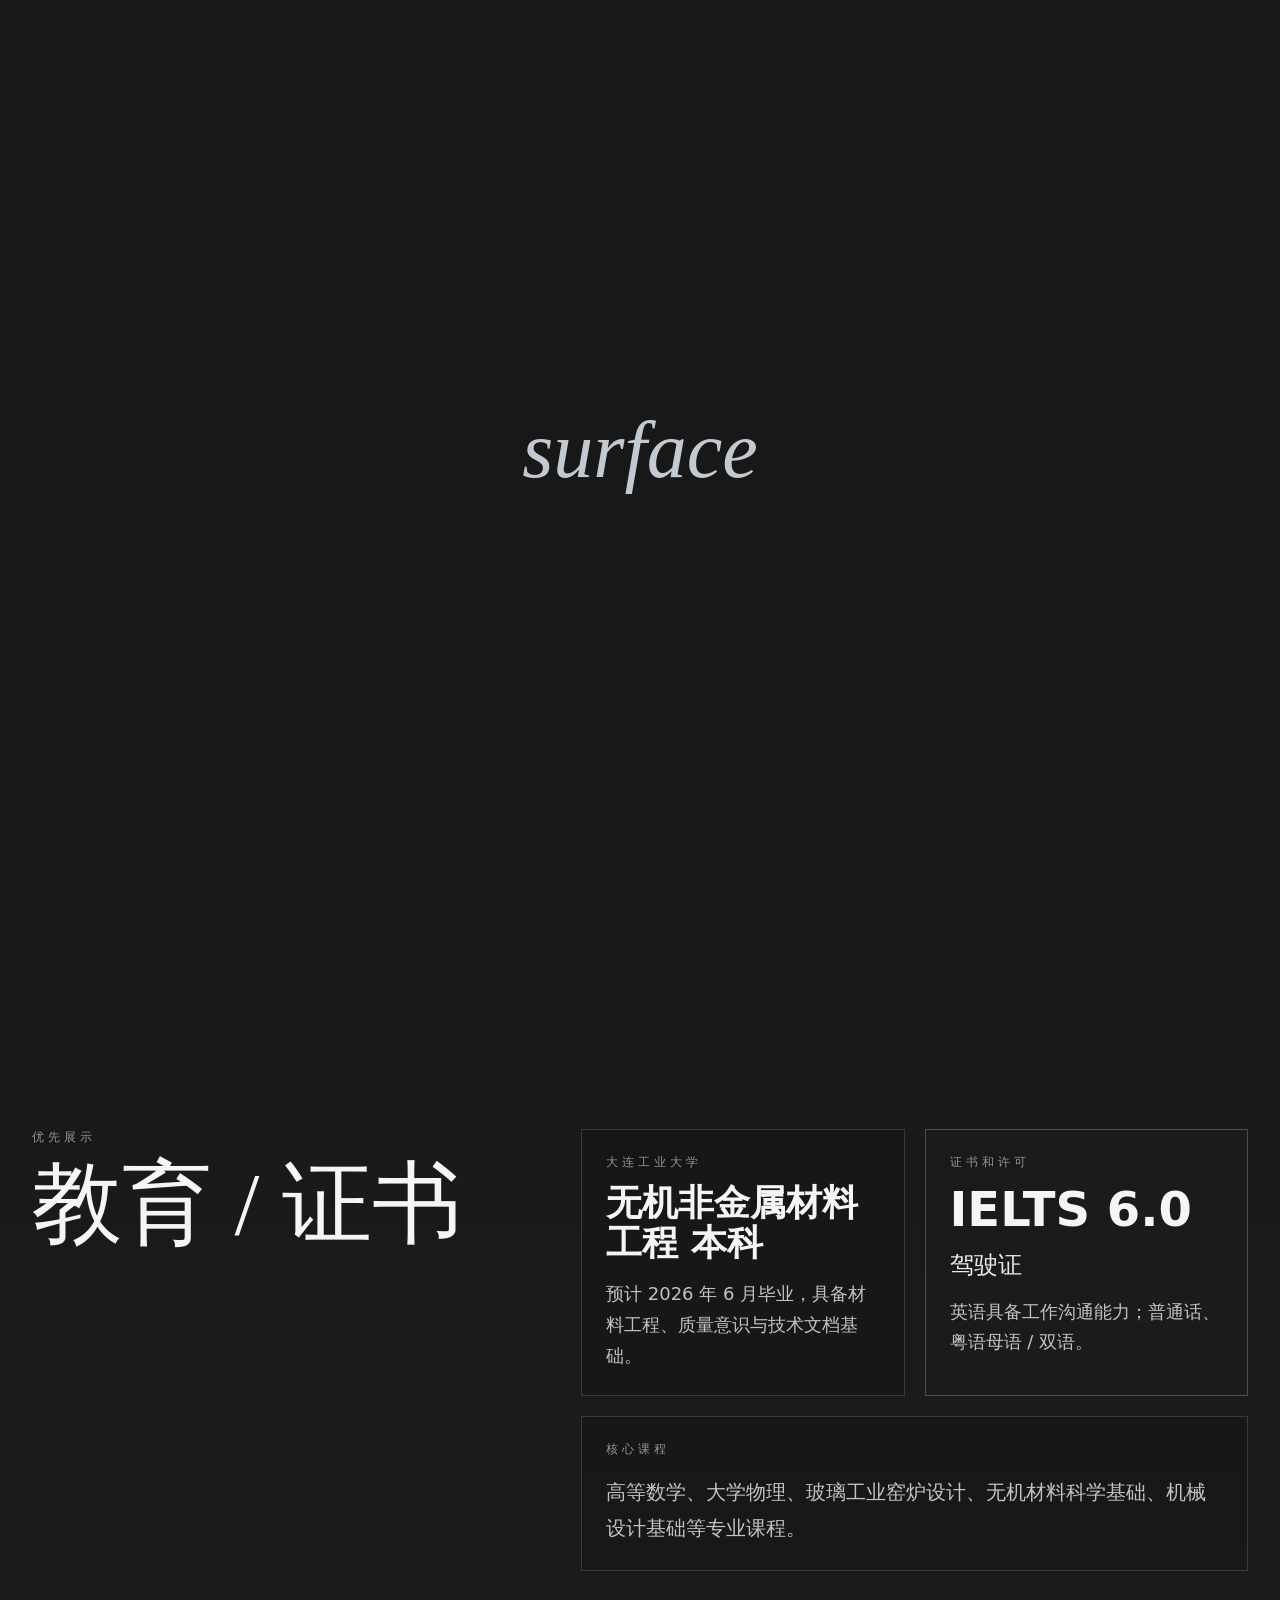
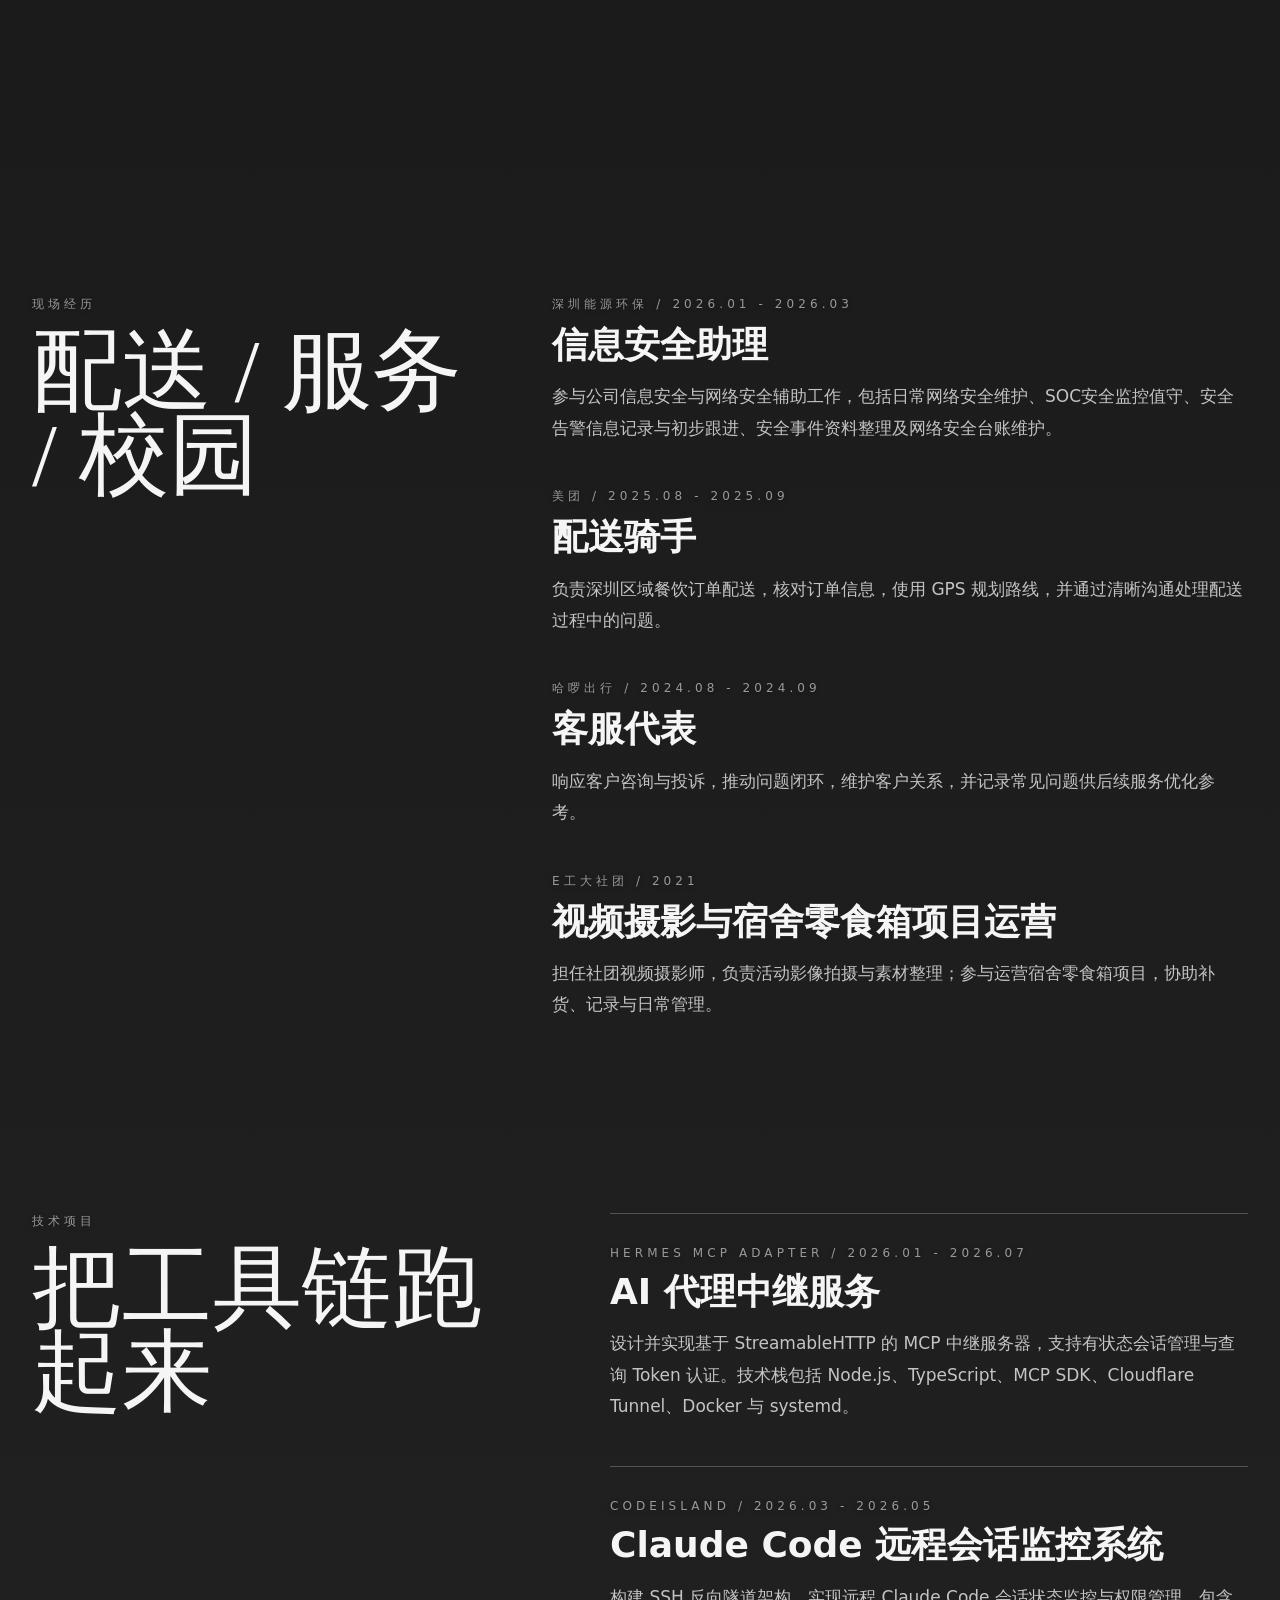
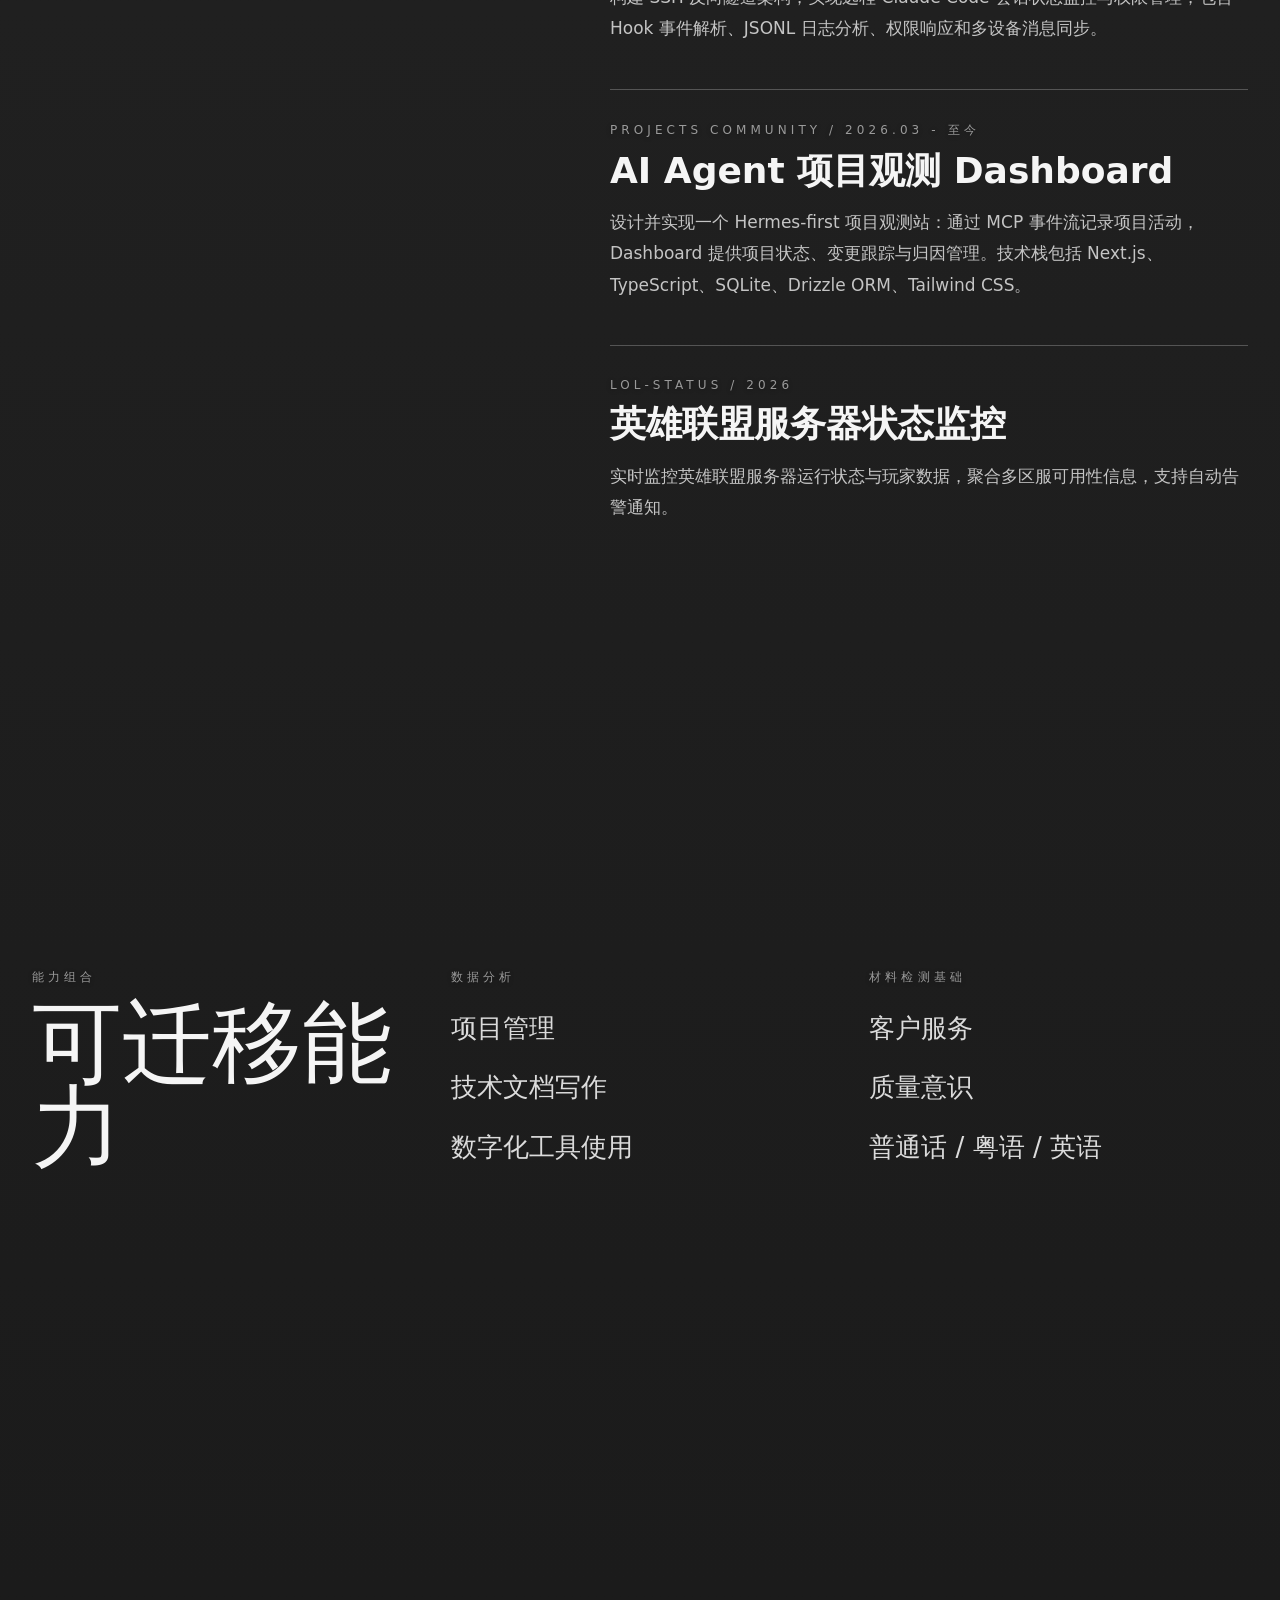
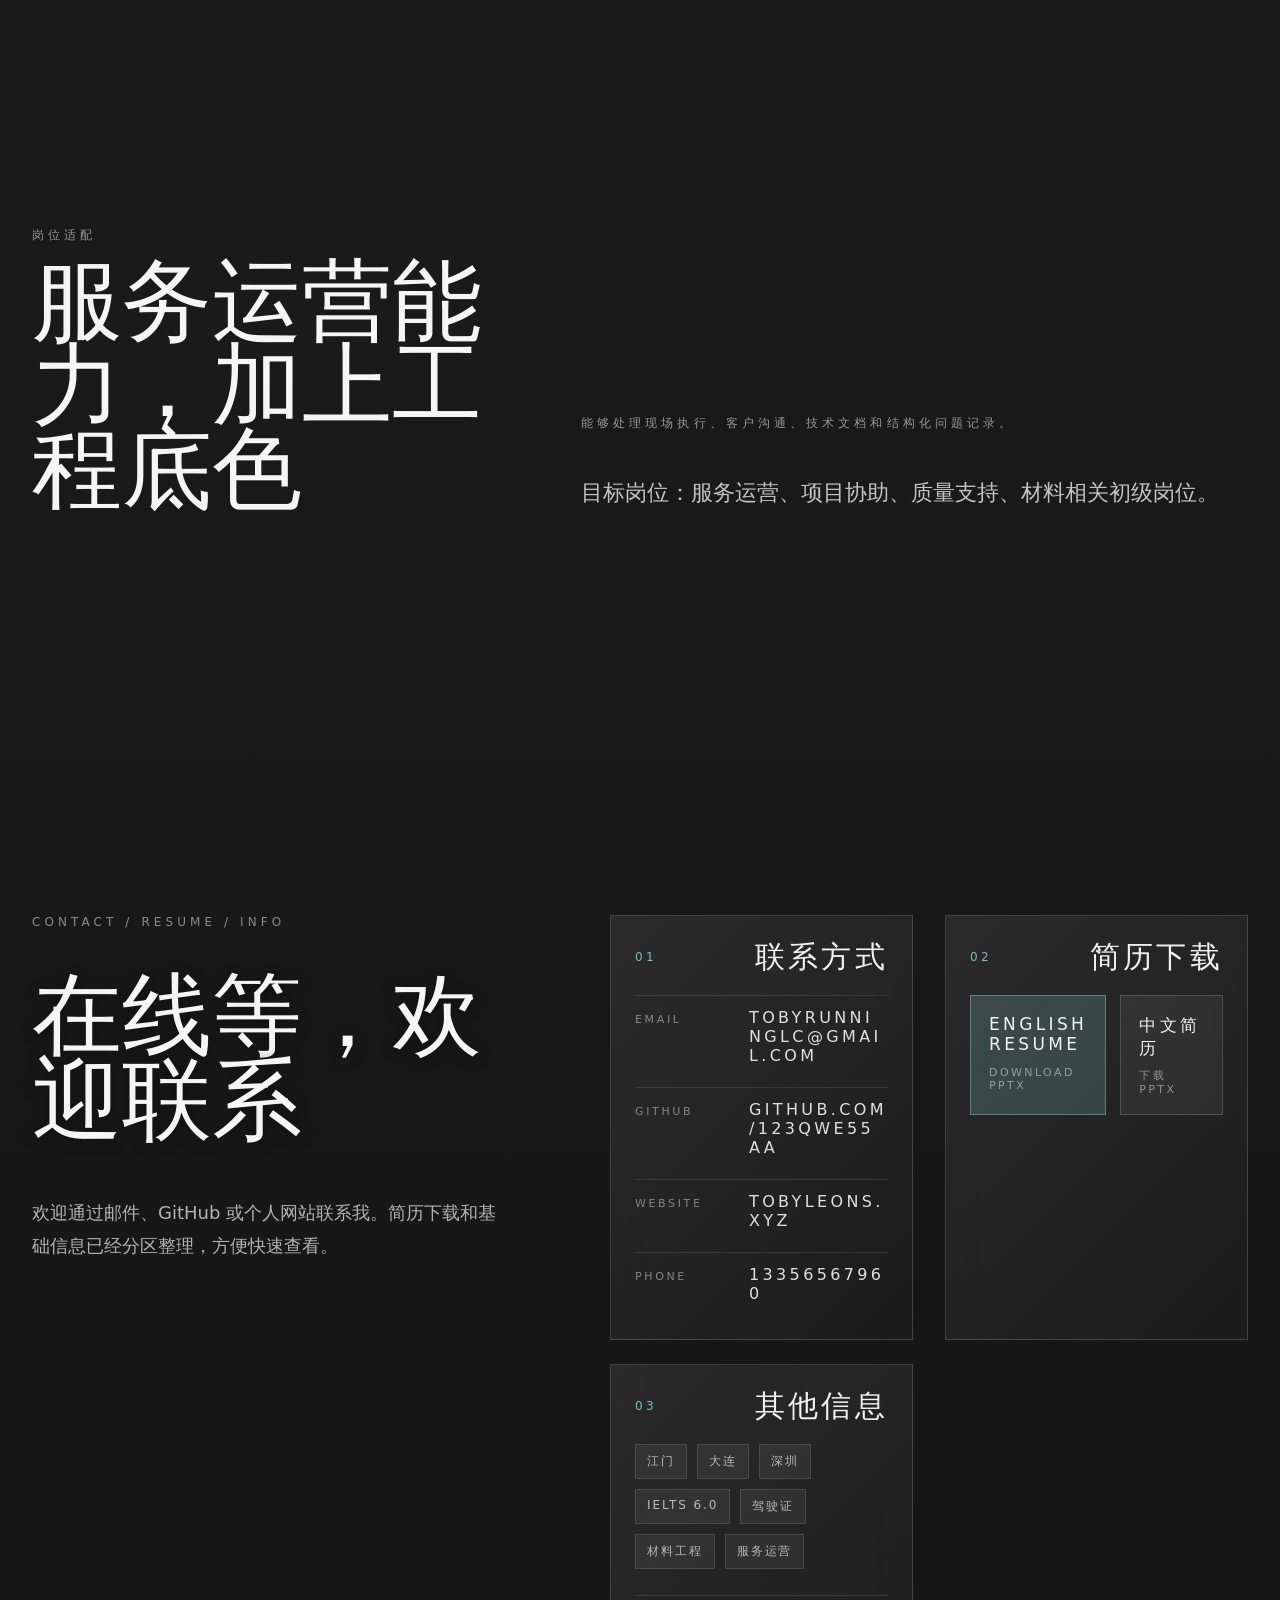
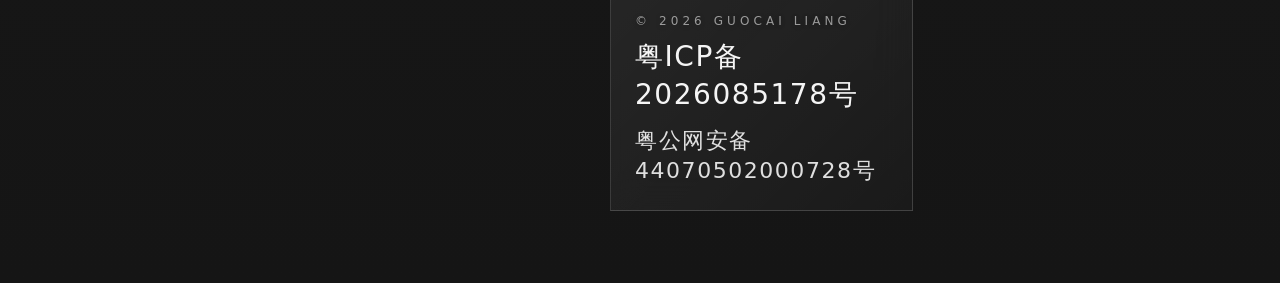
==== index.html @ e0f3a4ed "feat: add Shenzhen Energy internship (Information Security Assistant)" ====
<!DOCTYPE html>
<html lang="zh-CN">
<head>
  <meta charset="UTF-8" />
  <meta name="viewport" content="width=device-width, initial-scale=1.0" />
  <title>梁国才 - 中文简历</title>
  <link rel="icon" href="data:image/svg+xml,%3Csvg xmlns='http://www.w3.org/2000/svg' viewBox='0 0 16 16'%3E%3Crect width='16' height='16' fill='%23071526'/%3E%3Ccircle cx='8' cy='8' r='4' fill='%2399f6e4'/%3E%3C/svg%3E" />
  <style>
    *, *::before, *::after { box-sizing: border-box; }
    html { scroll-behavior: smooth; }
    body {
      min-height: 100vh;
      margin: 0;
      background: linear-gradient(180deg, #161616 0%, #202020 48%, #151515 100%);
      color: rgb(246 247 248 / 0.92);
      font-family: ui-sans-serif, system-ui, -apple-system, BlinkMacSystemFont, "Segoe UI", sans-serif;
      overflow-x: hidden;
      -webkit-font-smoothing: antialiased;
    }
    a { color: inherit; text-decoration: none; }
    p, h1, h2, h3 { margin: 0; }
    .font-serif, h1, h2 { font-family: Georgia, "Times New Roman", ui-serif, serif; }
    #video-bg video {
      position: absolute; top: 50%; left: 50%;
      transform: translate(-50%, -50%);
      min-width: 100%; min-height: 100%;
      object-fit: cover;
      filter: brightness(.88) saturate(1) contrast(.98);
    }
    #video-bg {
      position: fixed;
      inset: 0;
      z-index: 0;
      background: #000;
      overflow: hidden;
    }
    #video-bg::before,
    #video-bg::after {
      content: "";
      position: absolute;
      inset: 0;
      pointer-events: none;
    }
    #video-bg::before { background: rgba(235, 235, 235, 0.08); }
    #video-bg::after {
      background:
        radial-gradient(ellipse 82% 70% at 18% 34%, rgba(20, 20, 20, .42), transparent 60%),
        linear-gradient(90deg, rgba(16, 16, 16, .54) 0%, rgba(28, 28, 28, .24) 48%, rgba(240, 240, 240, .04) 100%),
        linear-gradient(180deg, rgba(245,245,245,.05), rgba(20,20,20,.34));
    }
    #video-bg > div { display: none; }
    body[data-loaded="true"] #loading {
      opacity: 0;
      visibility: hidden;
      pointer-events: none;
    }
    .pointer-on { pointer-events: auto; }
    .caustics {
      position: fixed; inset: 0; pointer-events: none; z-index: 1;
      background:
        radial-gradient(ellipse 60% 50% at 30% 20%, rgba(255,255,255,0.06), transparent 50%),
        radial-gradient(ellipse 50% 60% at 80% 60%, rgba(255,255,255,0.04), transparent 60%);
      animation: caustic 15s ease-in-out infinite alternate;
    }
    @keyframes caustic {
      0% { transform: translate(0,0) scale(1); }
      50% { transform: translate(-20px,15px) scale(1.05); }
      100% { transform: translate(15px,-10px) scale(0.98); }
    }
    @keyframes blink {
      0%, 50% { opacity: 1; }
      51%, 100% { opacity: 0; }
    }
    .typing-cursor::after {
      content: "|";
      animation: blink 0.8s infinite;
      font-weight: 300;
    }
    .sunbeam {
      position: fixed; top: 0; left: 50%; pointer-events: none; z-index: 1;
      width: 120%; height: 70vh;
      background: linear-gradient(180deg, rgba(255,255,255,0.05), transparent 70%);
      transform: translateX(-50%) rotate(8deg);
      filter: blur(30px);
    }
    .scroll-reveal { margin: 0; }
    .scroll-reveal-text { display: flex; flex-wrap: wrap; margin: 0; }
    .word { display: inline-block; white-space: pre; }
    #loading {
      position: fixed;
      inset: 0;
      z-index: 50;
      display: grid;
      place-items: center;
      background: #181818;
      transition: opacity .5s ease, visibility .5s ease;
    }
    #loading > div {
      font-size: clamp(44px, 7vw, 80px);
      font-style: italic;
      color: rgba(239, 246, 255, .8);
    }
    header {
      pointer-events: none;
      position: fixed;
      inset: 0 0 auto 0;
      z-index: 20;
      padding: 18px 20px;
      background: linear-gradient(180deg, rgba(18, 18, 18, .52), rgba(18, 18, 18, 0));
    }
    nav {
      width: min(100%, 1280px);
      margin: 0 auto;
      display: flex;
      align-items: center;
      justify-content: space-between;
      font-size: 12px;
      letter-spacing: .28em;
      text-transform: uppercase;
      color: rgba(250, 250, 250, .76);
      text-shadow: 0 1px 8px rgba(0, 0, 0, .25);
    }
    nav > div {
      display: flex;
      gap: 32px;
    }
    .nav-inner {
      display: flex;
      align-items: center;
      gap: 32px;
    }
    .locale-switch {
      pointer-events: auto;
      display: inline-flex;
      align-items: center;
      gap: 2px;
      padding: 3px;
      border: 1px solid rgba(255,255,255,.15);
      background: rgba(238,238,238,.06);
      backdrop-filter: blur(6px);
      -webkit-backdrop-filter: blur(6px);
    }
    .locale-switch button {
      appearance: none;
      border: 0;
      border-radius: 0;
      padding: 7px 9px;
      background: transparent;
      color: rgba(250,250,250,.66);
      font: inherit;
      font-size: 11px;
      letter-spacing: .18em;
      text-transform: uppercase;
      cursor: pointer;
    }
    .locale-switch button[aria-pressed="true"] {
      background: rgba(250,250,250,.18);
      color: rgba(250,250,250,.98);
    }
    .pointer-on { pointer-events: auto; }
    nav a:hover, footer a:hover { color: rgba(239, 246, 255, 1); }
    main, footer {
      pointer-events: none;
      position: relative;
      z-index: 10;
    }
    main > section,
    footer {
      width: min(100%, 1280px);
      margin: 0 auto;
      padding: 96px 32px;
      position: relative;
      isolation: isolate;
      min-height: 100vh;
      display: grid;
      align-content: center;
    }
    main > section:not(:first-child)::before,
    footer::before {
      content: none;
    }
    main > section:first-child {
      height: 100vh;
      display: grid;
      align-content: center;
      padding-top: 112px;
      padding-bottom: 80px;
      overflow: hidden;
    }
    main > section:first-child > div { max-width: 1120px; }
    main > section:first-child p:first-child,
    section > div > p:first-child,
    article > p:first-child {
      font-size: 12px;
      letter-spacing: .34em;
      text-transform: uppercase;
      color: rgba(244, 244, 244, .58);
      text-shadow: 0 1px 4px rgba(0,0,0,.35);
    }
    h1 {
      margin-top: 24px;
      font-size: clamp(60px, 7.6vw, 98px);
      line-height: .94;
      color: rgba(248, 250, 252, .98);
      font-weight: 400;
      text-shadow: 0 2px 12px rgba(0,0,0,.40);
    }
    main > section:first-child p:nth-of-type(2) {
      margin-top: 32px;
      max-width: 720px;
      font-size: clamp(18px, 2vw, 24px);
      line-height: 1.65;
      color: rgba(245, 247, 250, .88);
      text-shadow: 0 1px 6px rgba(0,0,0,.35);
    }
    main > section:first-child span {
      color: rgba(250, 250, 250, .96);
      font-weight: 700;
    }
    main > section:first-child a {
      pointer-events: auto;
      display: inline-flex;
      margin-top: 40px;
      padding-bottom: 8px;
      border-bottom: 1px solid rgba(250, 250, 250, .62);
      font-size: 14px;
      letter-spacing: .28em;
      text-transform: uppercase;
      color: rgba(250, 250, 250, .95);
    }
    main > section:nth-child(2) h2 {
      font-size: clamp(28px, 3.5vw, 42px);
      line-height: 1.4;
      color: rgba(250, 250, 250, .82);
      font-weight: 400;
      max-width: 900px;
    }
    #credentials, #work, #projects, #study, footer {
      display: grid;
      grid-template-columns: .85fr 1.15fr;
      gap: 56px;
    }
    #work { grid-template-columns: .8fr 1.2fr; }
    #projects { grid-template-columns: .9fr 1.1fr; }
    #skills {
      display: grid;
      grid-template-columns: 1fr 1fr 1fr;
      gap: 40px;
    }
    #credentials h2, #work h2, #projects h2, #skills h2, #study h2, footer h2 {
      margin-top: 16px;
      font-size: clamp(58px, 7vw, 96px);
      line-height: .94;
      color: rgba(250, 250, 250, .98);
      font-weight: 400;
    }
    #credentials > div:last-child {
      display: grid;
      grid-template-columns: 1fr 1fr;
      gap: 20px;
    }
    #credentials article {
      border: 1px solid rgba(255, 255, 255, .15);
      background: rgba(20, 20, 20, .4);
      padding: 24px;
    }
    #credentials article:nth-child(2) {
      border-color: rgba(255, 255, 255, .22);
      background: rgba(30, 30, 30, .45);
    }
    #credentials article:nth-child(3) {
      grid-column: 1 / -1;
      background: rgba(20, 20, 20, .35);
    }
    #credentials h3, #work h3, #projects h3 {
      margin-top: 12px;
      font-size: clamp(28px, 3vw, 36px);
      line-height: 1.12;
      color: rgba(250, 250, 250, .98);
      font-weight: 600;
    }
    #credentials article:nth-child(2) h3 { font-size: clamp(38px, 4vw, 48px); }
    #credentials article:nth-child(2) p:nth-of-type(2) {
      margin-top: 12px;
      font-size: 24px;
      color: rgba(250, 250, 250, .92);
    }
    #credentials article p:last-child,
    #work article p:last-child,
    #projects article p:last-child,
    #study div:last-child,
    footer {
      color: rgba(238, 238, 238, .80);
    }
    #credentials article p:last-child { margin-top: 16px; font-size: 18px; line-height: 1.7; }
    #credentials article:nth-child(3) p:last-child { font-size: 20px; line-height: 1.8; }
    #work > div:last-child, #projects > div:last-child {
      display: grid;
      gap: 44px;
    }
    #work article p:last-child, #projects article p:last-child {
      margin-top: 16px;
      max-width: 820px;
      line-height: 1.85;
      font-size: 17px;
    }
    #projects article {
      border-top: 1px solid rgba(255, 255, 255, .24);
      padding-top: 32px;
    }
    #skills > div:nth-child(2),
    #skills > div:nth-child(3) {
      display: grid;
      gap: 20px;
      font-size: 26px;
      color: rgba(250, 250, 250, .86);
    }
    #study div:last-child {
      align-self: end;
      font-size: 22px;
      line-height: 1.75;
    }
    #study div:last-child p + p { margin-top: 40px; }
    footer {
      padding-top: 80px;
      padding-bottom: 80px;
      color: rgba(238, 238, 238, .74);
    }
    footer > div {
      display: grid;
      gap: 48px;
      justify-self: end;
    }
    footer > div > div:first-child {
      display: grid;
      gap: 24px;
    }
    footer a, footer p.text-xl {
      pointer-events: auto;
      color: rgba(250, 250, 250, .88);
      font-size: 22px;
    }
    footer a:first-child { font-size: 28px; color: rgba(250, 250, 250, .98); }
    footer > div > div:nth-child(2) {
      display: grid;
      grid-template-columns: 1fr 1fr;
      gap: 24px 32px;
      font-size: 14px;
      letter-spacing: .24em;
      text-transform: uppercase;
      color: rgba(235, 235, 235, .58);
    }
    footer > div > p:last-child {
      font-size: 12px;
      letter-spacing: .3em;
      text-transform: uppercase;
      color: rgba(235, 235, 235, .48);
    }
    [data-reveal] {
      opacity: 0;
      transform: translateY(30px);
      transition:
        opacity 0.8s cubic-bezier(0.16, 1, 0.3, 1),
        transform 0.8s cubic-bezier(0.16, 1, 0.3, 1);
      transition-delay: calc(var(--reveal-delay, 0) * 1s);
    }
    [data-reveal="visible"] { opacity: 1; transform: translateY(0); }
    @media (prefers-reduced-motion: reduce) {
      html { scroll-behavior: auto; }
      .caustics { animation: none; }
      [data-reveal] { transition: none; opacity: 1; transform: none; }
    }
    @media (max-width: 760px) {
      header { padding: 18px; }
      .nav-inner { gap: 14px; }
      nav > .nav-inner > div:first-child { display: none; }
      main > section, footer { padding: 84px 20px; }
      #credentials, #work, #projects, #skills, #study, footer {
        grid-template-columns: 1fr;
        gap: 36px;
      }
      #credentials > div:last-child { grid-template-columns: 1fr; }
      #credentials article:nth-child(3) { grid-column: auto; }
      h1 { font-size: clamp(64px, 18vw, 96px); }
      main > section:nth-child(2) h2,
      #credentials h2, #work h2, #projects h2, #skills h2, #study h2, footer h2 {
        font-size: clamp(48px, 14vw, 72px);
      }
      footer > div { justify-self: stretch; }
      footer > div > div:nth-child(2) { grid-template-columns: 1fr; }
    }
    /* FOOTER-UPGRADE-START */
    /* Footer layout upgrade: contact / resume / other sections */
    footer#contact {
      width: 100%;
      max-width: none;
      min-height: 100vh;
      margin: 0;
      padding: 0;
      display: block;
      align-content: initial;
      color: rgba(238, 238, 238, .74);
    }
    footer#contact::before { content: none; }
    .footer-shell {
      width: min(100%, 1280px);
      min-height: 100vh;
      margin: 0 auto;
      padding: 96px 32px 72px;
      display: grid;
      grid-template-columns: .9fr 1.1fr;
      gap: 56px;
      align-items: center;
      pointer-events: none;
    }
    .footer-hero {
      align-self: start;
      position: sticky;
      top: 120px;
    }
    .footer-eyebrow {
      font-size: 12px;
      letter-spacing: .34em;
      text-transform: uppercase;
      color: rgba(244, 244, 244, .52);
    }
    .footer-hero h2 {
      margin-top: 20px;
      font-size: clamp(54px, 7vw, 92px);
      line-height: .95;
      font-weight: 400;
      color: rgba(250, 250, 250, .98);
      text-shadow: 0 2px 14px rgba(0,0,0,.42);
    }
    .footer-intro {
      margin-top: 28px;
      max-width: 480px;
      font-size: 18px;
      line-height: 1.85;
      color: rgba(238, 238, 238, .72);
    }
    .footer-sections {
      display: grid;
      grid-template-columns: 1fr;
      gap: 18px;
      font-size: inherit;
      letter-spacing: normal;
      text-transform: none;
      color: inherit;
    }
    .footer-card {
      pointer-events: auto;
      border: 1px solid rgba(255,255,255,.14);
      background:
        linear-gradient(135deg, rgba(255,255,255,.10), rgba(255,255,255,.035)),
        rgba(16,16,16,.42);
      backdrop-filter: blur(18px);
      -webkit-backdrop-filter: blur(18px);
      padding: 24px;
      transition: transform .35s ease, border-color .35s ease, background .35s ease;
    }
    .footer-card:hover {
      transform: translateY(-4px);
      border-color: rgba(255,255,255,.28);
      background:
        linear-gradient(135deg, rgba(255,255,255,.14), rgba(255,255,255,.045)),
        rgba(18,18,18,.48);
    }
    .footer-card-head {
      display: flex;
      align-items: center;
      justify-content: space-between;
      gap: 16px;
      margin-bottom: 22px;
    }
    .footer-card-head span {
      font-size: 12px;
      letter-spacing: .28em;
      color: rgba(153,246,228,.72);
    }
    .footer-card-head h3 {
      margin: 0;
      font-family: Georgia, "Times New Roman", ui-serif, serif;
      font-size: 30px;
      line-height: 1.1;
      font-weight: 400;
      color: rgba(250,250,250,.96);
    }
    .contact-list {
      display: grid;
      gap: 10px;
    }
    .contact-row {
      display: grid;
      grid-template-columns: 96px minmax(0, 1fr);
      gap: 18px;
      align-items: baseline;
      padding: 12px 0;
      border-top: 1px solid rgba(255,255,255,.10);
    }
    .contact-row span {
      font-size: 11px;
      letter-spacing: .24em;
      text-transform: uppercase;
      color: rgba(238,238,238,.48);
    }
    .contact-row strong {
      font-size: 16px;
      font-weight: 500;
      color: rgba(250,250,250,.88);
      overflow-wrap: anywhere;
    }
    .contact-row:hover strong {
      color: rgba(255,255,255,.98);
    }
    .resume-actions {
      display: grid;
      grid-template-columns: 1fr 1fr;
      gap: 14px;
    }
    .resume-button {
      display: grid;
      gap: 8px;
      padding: 18px;
      border: 1px solid rgba(255,255,255,.16);
      background: rgba(255,255,255,.055);
      transition: transform .3s ease, border-color .3s ease, background .3s ease;
    }
    .resume-button.primary {
      background: rgba(153,246,228,.16);
      border-color: rgba(153,246,228,.35);
    }
    .resume-button span {
      font-size: 17px;
      color: rgba(250,250,250,.96);
    }
    .resume-button em {
      font-size: 11px;
      font-style: normal;
      letter-spacing: .22em;
      text-transform: uppercase;
      color: rgba(238,238,238,.52);
    }
    .resume-button:hover {
      transform: translateY(-2px);
      border-color: rgba(255,255,255,.34);
    }
    .footer-tags {
      display: flex;
      flex-wrap: wrap;
      gap: 10px;
    }
    .footer-tags span {
      padding: 8px 11px;
      border: 1px solid rgba(255,255,255,.12);
      background: rgba(255,255,255,.055);
      font-size: 12px;
      letter-spacing: .16em;
      text-transform: uppercase;
      color: rgba(238,238,238,.72);
    }
    .footer-legal {
      margin-top: 26px;
      padding-top: 18px;
      border-top: 1px solid rgba(255,255,255,.10);
      display: grid;
      gap: 10px;
      font-size: 11px;
      letter-spacing: .14em;
      color: rgba(238,238,238,.42);
    }
    .footer-legal div {
      display: flex;
      flex-wrap: wrap;
      gap: 12px;
    }
    .footer-legal a:hover {
      color: rgba(255,255,255,.72);
    }
    @media (max-width: 760px) {
      .footer-shell {
        grid-template-columns: 1fr;
        gap: 36px;
        padding: 84px 20px 56px;
      }
      .footer-hero {
        position: static;
      }
      .resume-actions {
        grid-template-columns: 1fr;
      }
      .contact-row {
        grid-template-columns: 1fr;
        gap: 6px;
      }
    }
    /* FOOTER-UPGRADE-END */
  </style>
</head>
<body class="min-h-screen overflow-x-hidden antialiased">
  <div id="video-bg" class="fixed inset-0 z-0 bg-black">
    <video id="hero-video" muted playsinline preload="auto">
      <source src="https://cdn.tobyleons.xyz/hero.mp4" type="video/mp4" />
    </video>
    <div class="absolute inset-0 bg-[#071526]/50"></div>
    <div class="absolute inset-0 bg-gradient-to-b from-[#071526]/20 via-[#0f2f47]/40 to-[#071526]/80"></div>
  </div>
  <div class="caustics"></div>
  <div class="sunbeam"></div>

  <div id="loading" class="fixed inset-0 z-50 grid place-items-center bg-[#071526] transition-opacity duration-500">
    <div class="font-serif text-5xl italic text-blue-50/80">surface</div>
  </div>

  <header class="pointer-events-none fixed inset-x-0 top-0 z-20 px-5 py-5 md:px-8">
    <nav class="mx-auto flex max-w-7xl items-center justify-between text-xs uppercase tracking-[0.28em] text-blue-50/60">
      <a href="#top" class="pointer-on" data-i18n="brand">梁国才</a>
      <div class="nav-inner">
        <div>
          <a class="pointer-on hover:text-blue-50" href="#credentials" data-i18n="nav.education">教育</a>
          <a class="pointer-on hover:text-blue-50" href="#work" data-i18n="nav.work">经历</a>
          <a class="pointer-on hover:text-blue-50" href="#projects" data-i18n="nav.projects">项目</a>
          <a class="pointer-on hover:text-blue-50" href="#skills" data-i18n="nav.skills">能力</a>
          <a class="pointer-on hover:text-blue-50" href="#contact" data-i18n="nav.contact">联系</a>
          <a class="pointer-on hover:text-blue-50" href="https://cdn.tobyleons.xyz/blog/index.html" target="_blank">📖 精读</a>
        </div>
        <div class="locale-switch" aria-label="Language">
          <button type="button" data-locale="zh" aria-pressed="true">中文</button>
          <button type="button" data-locale="en" aria-pressed="false">EN</button>
        </div>
      </div>
    </nav>
  </header>

  <main id="top" class="pointer-events-none relative z-10">
    <section class="mx-auto grid min-h-screen max-w-7xl content-end px-5 pb-16 pt-28 md:px-8 md:pb-20">
      <div class="max-w-5xl">
        <p class="mb-6 text-xs uppercase tracking-[0.4em] text-blue-100/55" data-i18n="hero.eyebrow">简历 / 服务运营 / 材料工程</p>
        <h1 class="font-serif text-[18vw] leading-[0.82] text-blue-50 md:text-[10rem]">
          <span data-i18n="hero.title">梁国才</span>
        </h1>
        <p class="mt-8 max-w-2xl text-lg leading-8 text-blue-100/75 md:text-2xl md:leading-10">
          <span data-i18n="hero.body">具备客户服务、现场执行、项目协助与材料工程学习背景。稳定处理压力，</span>
          <span class="font-semibold text-blue-50/90" data-i18n="hero.strong">把复杂服务现场整理成清晰、可靠的行动。</span>
        </p>
        <a href="#contact" class="pointer-on mt-10 inline-flex border-b border-blue-100/55 pb-2 text-sm uppercase tracking-[0.28em] text-blue-50 hover:border-blue-50" data-i18n="hero.cta">联系我</a>
      </div>
    </section>

    <section id="credentials" class="mx-auto grid max-w-7xl gap-10 px-5 py-24 md:grid-cols-[0.85fr_1.15fr] md:px-8">
      <div data-reveal>
        <p class="text-xs uppercase tracking-[0.35em] text-blue-100/50" data-i18n="credentials.eyebrow">优先展示</p>
        <h2 class="mt-4 font-serif text-6xl leading-none text-blue-50 md:text-8xl" data-i18n="credentials.title">教育 / 证书</h2>
      </div>
      <div class="grid gap-5 text-blue-100/78 md:grid-cols-2">
        <article data-reveal style="--reveal-delay: 0.1" class="border-l-2 border-blue-100/30 pl-6">
          <p class="text-xs uppercase tracking-[0.32em] text-teal-200/70" data-i18n="edu.school">大连工业大学</p>
          <h3 class="mt-4 text-3xl font-semibold text-blue-50" data-i18n="edu.degree">无机非金属材料工程 本科</h3>
          <p class="mt-4 leading-7" data-i18n="edu.body">预计 2026 年 6 月毕业，具备材料工程、质量意识与技术文档基础。</p>
        </article>
        <article data-reveal style="--reveal-delay: 0.18" class="border-l-2 border-teal-200/40 pl-6">
          <p class="text-xs uppercase tracking-[0.32em] text-teal-100/75" data-i18n="cert.eyebrow">证书和许可</p>
          <h3 class="mt-4 text-4xl font-semibold text-blue-50">IELTS 6.0</h3>
          <p class="mt-3 text-2xl text-blue-50/90" data-i18n="cert.license">驾驶证</p>
          <p class="mt-4 leading-7" data-i18n="cert.body">英语具备工作沟通能力；普通话、粤语母语 / 双语。</p>
        </article>
        <article data-reveal style="--reveal-delay: 0.24" class="border-l-2 border-blue-100/30 pl-6 md:col-span-2">
          <p class="text-xs uppercase tracking-[0.32em] text-blue-100/50" data-i18n="course.eyebrow">核心课程</p>
          <p class="mt-4 text-xl leading-9 text-blue-50/86" data-i18n="course.body">高等数学、大学物理、玻璃工业窑炉设计、无机材料科学基础、机械设计基础等专业课程。</p>
        </article>
      </div>
    </section>

    <section id="work" class="mx-auto grid max-w-7xl gap-14 px-5 py-24 md:grid-cols-[0.8fr_1.2fr] md:px-8">
      <div data-reveal>
        <p class="text-xs uppercase tracking-[0.35em] text-blue-100/50" data-i18n="work.eyebrow">现场经历</p>
        <h2 class="mt-4 font-serif text-6xl text-blue-50 md:text-8xl" data-i18n="work.title">配送 / 服务 / 校园</h2>
      </div>
      <div class="space-y-12 text-blue-100/78">
        <article data-reveal style="--reveal-delay: 0.1">
          <p class="text-sm uppercase tracking-[0.3em] text-blue-50/50" data-i18n="work.shenzhenenergy.meta">深圳能源环保 / 2026.01 - 2026.03</p>
          <h3 class="mt-3 text-3xl text-blue-50" data-i18n="work.shenzhenenergy.role">信息安全助理</h3>
          <p class="mt-4 max-w-2xl leading-8" data-i18n="work.shenzhenenergy.body">参与公司信息安全与网络安全辅助工作，包括日常网络安全维护、SOC安全监控值守、安全告警信息记录与初步跟进、安全事件资料整理及网络安全台账维护。</p>
        </article>
        <article data-reveal style="--reveal-delay: 0.2">
          <p class="text-sm uppercase tracking-[0.3em] text-blue-50/50" data-i18n="work.meituan.meta">美团 / 2025.08 - 2025.09</p>
          <h3 class="mt-3 text-3xl text-blue-50" data-i18n="work.meituan.role">配送骑手</h3>
          <p class="mt-4 max-w-2xl leading-8" data-i18n="work.meituan.body">负责深圳区域餐饮订单配送，核对订单信息，使用 GPS 规划路线，并通过清晰沟通处理配送过程中的问题。</p>
        </article>
        <article data-reveal style="--reveal-delay: 0.3">
          <p class="text-sm uppercase tracking-[0.3em] text-blue-50/50" data-i18n="work.hellobike.meta">哈啰出行 / 2024.08 - 2024.09</p>
          <h3 class="mt-3 text-3xl text-blue-50" data-i18n="work.hellobike.role">客服代表</h3>
          <p class="mt-4 max-w-2xl leading-8" data-i18n="work.hellobike.body">响应客户咨询与投诉，推动问题闭环，维护客户关系，并记录常见问题供后续服务优化参考。</p>
        </article>
        <article data-reveal style="--reveal-delay: 0.4">
          <p class="text-sm uppercase tracking-[0.3em] text-blue-50/50" data-i18n="work.club.meta">e工大社团 / 2021</p>
          <h3 class="mt-3 text-3xl text-blue-50" data-i18n="work.club.role">视频摄影与宿舍零食箱项目运营</h3>
          <p class="mt-4 max-w-2xl leading-8" data-i18n="work.club.body">担任社团视频摄影师，负责活动影像拍摄与素材整理；参与运营宿舍零食箱项目，协助补货、记录与日常管理。</p>
        </article>
      </div>
    </section>

    <section id="projects" class="mx-auto grid max-w-7xl gap-14 px-5 py-24 md:grid-cols-[0.9fr_1.1fr] md:px-8">
      <div data-reveal>
        <p class="text-xs uppercase tracking-[0.35em] text-blue-100/50" data-i18n="projects.eyebrow">技术项目</p>
        <h2 class="mt-4 font-serif text-6xl leading-none text-blue-50 md:text-8xl" data-i18n="projects.title">把工具链跑起来</h2>
      </div>
      <div class="space-y-10 text-blue-100/78">
        <article data-reveal style="--reveal-delay: 0.1" class="border-t border-blue-100/20 pt-8">
          <p class="text-sm uppercase tracking-[0.3em] text-blue-50/50" data-i18n="projects.hermes.meta">Hermes MCP Adapter / 2026.01 - 2026.07</p>
          <h3 class="mt-3 text-3xl text-blue-50" data-i18n="projects.hermes.title">AI 代理中继服务</h3>
          <p class="mt-4 max-w-3xl leading-8" data-i18n="projects.hermes.body">设计并实现基于 StreamableHTTP 的 MCP 中继服务器，支持有状态会话管理与查询 Token 认证。技术栈包括 Node.js、TypeScript、MCP SDK、Cloudflare Tunnel、Docker 与 systemd。</p>
        </article>
        <article data-reveal style="--reveal-delay: 0.2" class="border-t border-blue-100/20 pt-8">
          <p class="text-sm uppercase tracking-[0.3em] text-blue-50/50" data-i18n="projects.codeisland.meta">CodeIsland / 2026.03 - 2026.05</p>
          <h3 class="mt-3 text-3xl text-blue-50" data-i18n="projects.codeisland.title">Claude Code 远程会话监控系统</h3>
          <p class="mt-4 max-w-3xl leading-8" data-i18n="projects.codeisland.body">构建 SSH 反向隧道架构，实现远程 Claude Code 会话状态监控与权限管理，包含 Hook 事件解析、JSONL 日志分析、权限响应和多设备消息同步。</p>
        </article>
        <article data-reveal style="--reveal-delay: 0.3" class="border-t border-blue-100/20 pt-8">
          <p class="text-sm uppercase tracking-[0.3em] text-blue-50/50" data-i18n="projects.community.meta">Projects Community / 2026.03 - 至今</p>
          <h3 class="mt-3 text-3xl text-blue-50" data-i18n="projects.community.title">AI Agent 项目观测 Dashboard</h3>
          <p class="mt-4 max-w-3xl leading-8" data-i18n="projects.community.body">设计并实现一个 Hermes-first 项目观测站：通过 MCP 事件流记录项目活动，Dashboard 提供项目状态、变更跟踪与归因管理。技术栈包括 Next.js、TypeScript、SQLite、Drizzle ORM、Tailwind CSS。</p>
        </article>
        <article data-reveal style="--reveal-delay: 0.4" class="border-t border-blue-100/20 pt-8">
          <p class="text-sm uppercase tracking-[0.3em] text-blue-50/50" data-i18n="projects.lolstatus.meta">lol-status / 2026</p>
          <h3 class="mt-3 text-3xl text-blue-50" data-i18n="projects.lolstatus.title">英雄联盟服务器状态监控</h3>
          <p class="mt-4 max-w-3xl leading-8" data-i18n="projects.lolstatus.body">实时监控英雄联盟服务器运行状态与玩家数据，聚合多区服可用性信息，支持自动告警通知。</p>
        </article>
      </div>
    </section>

    <section id="skills" class="mx-auto grid max-w-7xl gap-10 px-5 py-24 md:grid-cols-3 md:px-8">
      <div data-reveal>
        <p class="text-xs uppercase tracking-[0.35em] text-blue-100/50" data-i18n="skills.eyebrow">能力组合</p>
        <h2 class="mt-4 font-serif text-6xl text-blue-50" data-i18n="skills.title">可迁移能力</h2>
      </div>
      <div data-reveal style="--reveal-delay: 0.1" class="space-y-5 text-2xl text-blue-50/82">
        <p data-i18n="skills.data">数据分析</p>
        <p data-i18n="skills.project">项目管理</p>
        <p data-i18n="skills.writing">技术文档写作</p>
        <p data-i18n="skills.digital">数字化工具使用</p>
      </div>
      <div data-reveal style="--reveal-delay: 0.2" class="space-y-5 text-2xl text-blue-50/82">
        <p data-i18n="skills.materials">材料检测基础</p>
        <p data-i18n="skills.service">客户服务</p>
        <p data-i18n="skills.quality">质量意识</p>
        <p data-i18n="skills.languages">普通话 / 粤语 / 英语</p>
      </div>
    </section>

    <section id="study" class="mx-auto grid max-w-7xl gap-12 px-5 py-24 md:grid-cols-[1fr_1fr] md:px-8">
      <div data-reveal>
        <p class="text-xs uppercase tracking-[0.35em] text-blue-100/50" data-i18n="fit.eyebrow">岗位适配</p>
        <h2 class="mt-4 font-serif text-6xl leading-none text-blue-50 md:text-8xl" data-i18n="fit.title">服务运营能力，加上工程底色</h2>
      </div>
      <div data-reveal style="--reveal-delay: 0.15" class="self-end text-xl leading-9 text-blue-100/78">
        <p data-i18n="fit.body1">能够处理现场执行、客户沟通、技术文档和结构化问题记录。</p>
        <p class="mt-6" data-i18n="fit.body2">目标岗位：服务运营、项目协助、质量支持、材料相关初级岗位。</p>
      </div>
    </section>
  </main>

  <footer id="contact" class="pointer-events-none relative z-10">
    <div class="footer-shell">
      <div class="footer-hero" data-reveal>
        <p class="footer-eyebrow">CONTACT / RESUME / INFO</p>
        <h2 id="typing-title" class="font-serif" data-i18n="footer.title">&#22312;&#32447;&#31561;&#65292;&#27426;&#36814;&#32852;&#31995;</h2>
        <p class="footer-intro">
          &#27426;&#36814;&#36890;&#36807;&#37038;&#20214;&#12289;GitHub &#25110;&#20010;&#20154;&#32593;&#31449;&#32852;&#31995;&#25105;&#12290;&#31616;&#21382;&#19979;&#36733;&#21644;&#22522;&#30784;&#20449;&#24687;&#24050;&#32463;&#20998;&#21306;&#25972;&#29702;&#65292;&#26041;&#20415;&#24555;&#36895;&#26597;&#30475;&#12290;
        </p>
      </div>

      <div class="footer-sections">
        <section class="footer-card contact-card" data-reveal style="--reveal-delay: 0.1">
          <div class="footer-card-head">
            <span>01</span>
            <h3>&#32852;&#31995;&#26041;&#24335;</h3>
          </div>

          <div class="contact-list">
            <a class="contact-row pointer-on" href="mailto:tobyrunninglc@gmail.com">
              <span>Email</span>
              <strong>tobyrunninglc@gmail.com</strong>
            </a>

            <a class="contact-row pointer-on" href="https://github.com/123qwe55aa" target="_blank" rel="noopener">
              <span>GitHub</span>
              <strong>github.com/123qwe55aa</strong>
            </a>

            <a class="contact-row pointer-on" href="https://tobyleons.xyz" target="_blank" rel="noopener">
              <span>Website</span>
              <strong>tobyleons.xyz</strong>
            </a>

            <div class="contact-row">
              <span>Phone</span>
              <strong>13356567960</strong>
            </div>
          </div>
        </section>

        <section class="footer-card resume-card" data-reveal style="--reveal-delay: 0.18">
          <div class="footer-card-head">
            <span>02</span>
            <h3>&#31616;&#21382;&#19979;&#36733;</h3>
          </div>

          <div class="resume-actions">
            <a class="resume-button primary pointer-on" href="https://cdn.tobyleons.xyz/Guocai_Liang_English_Resume.pptx" target="_blank" rel="noopener">
              <span>English Resume</span>
              <em>Download PPTX</em>
            </a>

            <a class="resume-button pointer-on" href="https://cdn.tobyleons.xyz/Guocai_Liang_%E4%B8%AD%E6%96%87%E7%AE%80%E5%8E%86_V2.pptx" target="_blank" rel="noopener">
              <span>&#20013;&#25991;&#31616;&#21382;</span>
              <em>&#19979;&#36733; PPTX</em>
            </a>
          </div>
        </section>

        <section class="footer-card other-card" data-reveal style="--reveal-delay: 0.26">
          <div class="footer-card-head">
            <span>03</span>
            <h3>&#20854;&#20182;&#20449;&#24687;</h3>
          </div>

          <div class="footer-tags">
            <span>&#27743;&#38376;</span>
            <span>&#22823;&#36830;</span>
            <span>&#28145;&#22323;</span>
            <span>IELTS 6.0</span>
            <span>&#39550;&#39542;&#35777;</span>
            <span>&#26448;&#26009;&#24037;&#31243;</span>
            <span>&#26381;&#21153;&#36816;&#33829;</span>
          </div>

          <div class="footer-legal">
            <p>&copy; 2026 Guocai Liang</p>
            <div>
              <a class="pointer-on" href="https://beian.miit.gov.cn/" target="_blank" rel="noopener">&#31908;ICP&#22791;2026085178&#21495;</a>
              <a class="pointer-on" href="https://www.beian.gov.cn/portal/registerSystemInfo?recordcode=44070502000728" target="_blank" rel="noopener">&#31908;&#20844;&#32593;&#23433;&#22791;44070502000728&#21495;</a>
            </div>
          </div>
        </section>
      </div>
    </div>
  </footer>

  <script>
    const translations = {
      zh: {
        "meta.title": "梁国才 - 中文简历",
        "brand": "梁国才",
        "nav.education": "教育",
        "nav.work": "经历",
        "nav.projects": "项目",
        "nav.skills": "能力",
        "nav.contact": "联系",
        "hero.eyebrow": "简历 / 服务运营 / 材料工程",
        "hero.title": "梁国才",
        "hero.body": "具备客户服务、现场执行、项目协助与材料工程学习背景。稳定处理压力，",
        "hero.strong": "把复杂服务现场整理成清晰、可靠的行动。",
        "hero.cta": "联系我",
        "statement": "教育背景、证书许可和现场经历是第一信号：材料工程基础、雅思 6.0、驾驶证，以及服务运营中的稳定执行。",
        "credentials.eyebrow": "优先展示",
        "credentials.title": "教育 / 证书",
        "edu.school": "大连工业大学",
        "edu.degree": "无机非金属材料工程 本科",
        "edu.body": "预计 2026 年 6 月毕业，具备材料工程、质量意识与技术文档基础。",
        "cert.eyebrow": "证书和许可",
        "cert.license": "驾驶证",
        "cert.body": "英语具备工作沟通能力；普通话、粤语母语 / 双语。",
        "course.eyebrow": "核心课程",
        "course.body": "高等数学、大学物理、玻璃工业窑炉设计、无机材料科学基础、机械设计基础等专业课程。",
        "work.eyebrow": "现场经历",
        "work.title": "配送 / 服务 / 校园",
        "work.shenzhenenergy.meta": "深圳能源环保 / 2026.01 - 2026.03",
        "work.shenzhenenergy.role": "信息安全助理",
        "work.shenzhenenergy.body": "参与公司信息安全与网络安全辅助工作，包括日常网络安全维护、SOC安全监控值守、安全告警信息记录与初步跟进、安全事件资料整理及网络安全台账维护。",
        "work.meituan.meta": "美团 / 2025.08 - 2025.09",
        "work.meituan.role": "配送骑手",
        "work.meituan.body": "负责深圳区域餐饮订单配送，核对订单信息，使用 GPS 规划路线，并通过清晰沟通处理配送过程中的问题。",
        "work.hellobike.meta": "哈啰出行 / 2024.08 - 2024.09",
        "work.hellobike.role": "客服代表",
        "work.hellobike.body": "响应客户咨询与投诉，推动问题闭环，维护客户关系，并记录常见问题供后续服务优化参考。",
        "work.club.meta": "e工大社团 / 2021",
        "work.club.role": "视频摄影与宿舍零食箱项目运营",
        "work.club.body": "担任社团视频摄影师，负责活动影像拍摄与素材整理；参与运营宿舍零食箱项目，协助补货、记录与日常管理。",
        "projects.eyebrow": "技术项目",
        "projects.title": "把工具链跑起来",
        "projects.hermes.meta": "Hermes MCP Adapter / 2026.01 - 2026.07",
        "projects.hermes.title": "AI 代理中继服务",
        "projects.hermes.body": "设计并实现基于 StreamableHTTP 的 MCP 中继服务器，支持有状态会话管理与查询 Token 认证。技术栈包括 Node.js、TypeScript、MCP SDK、Cloudflare Tunnel、Docker 与 systemd。",
        "projects.codeisland.meta": "CodeIsland / 2026.03 - 2026.05",
        "projects.codeisland.title": "Claude Code 远程会话监控系统",
        "projects.codeisland.body": "构建 SSH 反向隧道架构，实现远程 Claude Code 会话状态监控与权限管理，包含 Hook 事件解析、JSONL 日志分析、权限响应和多设备消息同步。",
        "projects.community.meta": "Projects Community / 2026.03 - 至今",
        "projects.community.title": "AI Agent 项目观测 Dashboard",
        "projects.community.body": "设计并实现一个 Hermes-first 项目观测站：通过 MCP 事件流记录项目活动，Dashboard 提供项目状态、变更跟踪与归因管理。技术栈包括 Next.js、TypeScript、SQLite、Drizzle ORM、Tailwind CSS。",
        "projects.lolstatus.meta": "lol-status / 2026",
        "projects.lolstatus.title": "英雄联盟服务器状态监控",
        "projects.lolstatus.body": "实时监控英雄联盟服务器运行状态与玩家数据，聚合多区服可用性信息，支持自动告警通知。",
        "skills.eyebrow": "能力组合",
        "skills.title": "可迁移能力",
        "skills.data": "数据分析",
        "skills.project": "项目管理",
        "skills.writing": "技术文档写作",
        "skills.digital": "数字化工具使用",
        "skills.materials": "材料检测基础",
        "skills.service": "客户服务",
        "skills.quality": "质量意识",
        "skills.languages": "普通话 / 粤语 / 英语",
        "fit.eyebrow": "岗位适配",
        "fit.title": "服务运营能力，加上工程底色",
        "fit.body1": "能够处理现场执行、客户沟通、技术文档和结构化问题记录。",
        "fit.body2": "目标岗位：服务运营、项目协助、质量支持、材料相关初级岗位。",
        "footer.title": "准备好就联系。",
        "footer.jiangmen": "江门",
        "footer.dalian": "大连",
        "footer.shenzhen": "深圳",
        "footer.license": "驾驶证",
        "footer.materials": "材料工程",
        "footer.operations": "服务运营"
      },
      en: {
        "meta.title": "Guocai Liang - Resume",
        "brand": "Guocai Liang",
        "nav.education": "Education",
        "nav.work": "Work",
        "nav.projects": "Projects",
        "nav.skills": "Skills",
        "nav.contact": "Contact",
        "hero.eyebrow": "resume / service operations / materials engineering",
        "hero.title": "Guocai Liang",
        "hero.body": "Customer service, field operations, project support, and materials engineering training. Steady under pressure,",
        "hero.strong": "I turn messy service moments into clear, reliable action.",
        "hero.cta": "Contact",
        "statement": "Education, certificates, and field experience form the first signal: materials engineering foundation, IELTS 6.0, driver license, and calm execution in service operations.",
        "credentials.eyebrow": "priority signal",
        "credentials.title": "education / licenses",
        "edu.school": "Dalian Polytechnic University",
        "edu.degree": "B.E. Materials Engineering",
        "edu.body": "Non-Metallic Inorganic Materials Engineering, bachelor degree expected in June 2026.",
        "cert.eyebrow": "certifications & licenses",
        "cert.license": "Driver License",
        "cert.body": "English working proficiency; Mandarin and Cantonese native / bilingual.",
        "course.eyebrow": "coursework",
        "course.body": "Advanced Mathematics, College Physics, Glass Industry Kiln Design, Fundamentals of Inorganic Materials Science, Mechanical Design Fundamentals, and related professional courses.",
        "work.eyebrow": "field experience",
        "work.title": "routes / service / campus",
        "work.shenzhenenergy.meta": "Shenzhen Energy / Jan 2026 - Mar 2026",
        "work.shenzhenenergy.role": "Information Security Assistant",
        "work.shenzhenenergy.body": "Supported information security and cybersecurity operations including daily network security maintenance, SOC security monitoring, security alert recording and initial triage, incident documentation, and cybersecurity ledger management.",
        "work.meituan.meta": "Meituan / Aug 2025 - Sep 2025",
        "work.meituan.role": "Delivery Rider",
        "work.meituan.body": "Delivered food orders across Shenzhen, verified order details, planned efficient routes with GPS, and handled delivery issues through clear customer communication.",
        "work.hellobike.meta": "Hellobike / Aug 2024 - Sep 2024",
        "work.hellobike.role": "Customer Service Representative",
        "work.hellobike.body": "Responded to customer questions and complaints, pushed issues toward closure, maintained customer relationships, and recorded recurring problems for future reference.",
        "work.club.meta": "E-Gongda Club / 2021",
        "work.club.role": "Video Photographer & Dorm Snack Box Operator",
        "work.club.body": "Shot and organized event footage for club activities, and supported a dormitory snack box project through replenishment, recordkeeping, and day-to-day operations.",
        "projects.eyebrow": "technical projects",
        "projects.title": "tools that keep sessions alive",
        "projects.hermes.meta": "Hermes MCP Adapter / Jan 2026 - Jul 2026",
        "projects.hermes.title": "AI Agent Relay Service",
        "projects.hermes.body": "Designed a StreamableHTTP-based MCP relay server with stateful session management and query-token authentication. Built with Node.js, TypeScript, MCP SDK, Cloudflare Tunnel, Docker, and systemd.",
        "projects.codeisland.meta": "CodeIsland / Mar 2026 - May 2026",
        "projects.codeisland.title": "Claude Code Remote Session Monitor",
        "projects.codeisland.body": "Built an SSH reverse-tunnel architecture for remote Claude Code session monitoring and permission management, with hook event parsing, JSONL log analysis, synchronized responses, and multi-device messaging.",
        "projects.community.meta": "Projects Community / Mar 2026 - Present",
        "projects.community.title": "AI Agent Project Observatory Dashboard",
        "projects.community.body": "Designed a Hermes-first project observatory: MCP event stream records project activity, Dashboard surfaces project state, change tracking, and attribution management. Tech stack: Next.js, TypeScript, SQLite, Drizzle ORM, Tailwind CSS.",
        "projects.lolstatus.meta": "lol-status / 2026",
        "projects.lolstatus.title": "League of Legends Server Status Monitor",
        "projects.lolstatus.body": "Real-time monitoring of League of Legends server status and player data, aggregating availability across regions with automated alert notifications.",
        "skills.eyebrow": "capability set",
        "skills.title": "transferable skills",
        "skills.data": "Data analysis",
        "skills.project": "Project management",
        "skills.writing": "Technical writing",
        "skills.digital": "Digital tool adoption",
        "skills.materials": "Materials testing",
        "skills.service": "Customer service",
        "skills.quality": "Quality assurance",
        "skills.languages": "Mandarin / Cantonese / English",
        "fit.eyebrow": "fit",
        "fit.title": "service operations with an engineering base",
        "fit.body1": "Comfortable with practical field execution, customer-facing communication, technical documentation, and structured problem records.",
        "fit.body2": "Target roles: service operations, project support, quality support, and materials-related entry-level positions.",
        "footer.title": "surface when ready.",
        "footer.jiangmen": "Jiangmen",
        "footer.dalian": "Dalian",
        "footer.shenzhen": "Shenzhen",
        "footer.license": "Driver license",
        "footer.materials": "Materials engineering",
        "footer.operations": "Service operations"
      }
    };

    const applyLocale = (locale) => {
      const nextLocale = locale === 'en' ? 'en' : 'zh';
      const dict = translations[nextLocale];
      document.documentElement.lang = nextLocale === 'zh' ? 'zh-CN' : 'en';
      document.title = dict["meta.title"];
      document.querySelectorAll('[data-i18n]').forEach((node) => {
        const value = dict[node.dataset.i18n];
        if (!value) return;
        if (node.dataset.i18nHtml === 'true') node.innerHTML = value;
        else node.textContent = value;
      });
      document.querySelectorAll('[data-locale]').forEach((button) => {
        button.setAttribute('aria-pressed', String(button.dataset.locale === nextLocale));
      });
      localStorage.setItem('resume-locale', nextLocale);
    };

    const savedLocale = localStorage.getItem('resume-locale');
    applyLocale(savedLocale || 'zh');
    document.querySelectorAll('[data-locale]').forEach((button) => {
      button.addEventListener('click', () => applyLocale(button.dataset.locale));
    });

    const video = document.getElementById('hero-video');
    let isLoaded = false;
    let videoReady = false;
    let minTimePassed = false;
    const dismissCurtain = () => {
      if (!videoReady || !minTimePassed) return;
      if (isLoaded) return;
      isLoaded = true;
      document.body.dataset.loaded = 'true';
    };
    if (video) {
      video.addEventListener('canplaythrough', () => {
        videoReady = true;
        dismissCurtain();
      });
      video.load();
    }
    // Keep curtain visible at least 2s so it's readable
    setTimeout(() => {
      minTimePassed = true;
      dismissCurtain();
    }, 2000);
    // Hard fallback in case video never loads
    setTimeout(() => {
      videoReady = true;
      dismissCurtain();
    }, 8000);

    let ticking = false;
    const syncVideoToScroll = () => {
      ticking = false;
      if (!isLoaded || !video || !video.duration || video.seeking) return;
      const maxScroll = Math.max(1, document.documentElement.scrollHeight - window.innerHeight);
      const scrollFraction = Math.max(0, Math.min(1, window.scrollY / maxScroll));
      video.currentTime = scrollFraction * video.duration;
    };
    const requestVideoSync = () => {
      if (ticking) return;
      ticking = true;
      requestAnimationFrame(syncVideoToScroll);
    };
    window.addEventListener('scroll', requestVideoSync, { passive: true });
    window.addEventListener('resize', requestVideoSync);
    video?.addEventListener('loadedmetadata', requestVideoSync);
    video?.addEventListener('canplay', requestVideoSync);

    const revealObserver = new IntersectionObserver((entries) => {
      entries.forEach((entry) => {
        if (entry.isIntersecting) {
          entry.target.dataset.reveal = 'visible';
          revealObserver.unobserve(entry.target);
        }
      });
    }, { rootMargin: '-50px' });
    document.querySelectorAll('[data-reveal]').forEach((el) => revealObserver.observe(el));

    // Loop typing effect for footer title
    const typingTitle = document.getElementById('typing-title');
    if (typingTitle) {
      const texts = {
        zh: '在线等，欢迎联系',
        en: 'Online now — reach out'
      };
      let currentLang = 'zh';
      let typingActive = false;
      let typingTimers = [];

      const clearTimers = () => {
        typingTimers.forEach(t => clearTimeout(t));
        typingTimers = [];
      };

      const startLoop = () => {
        clearTimers();
        const fullText = texts[currentLang] || texts.zh;
        typingTitle.textContent = '';
        typingTitle.classList.add('typing-cursor');

        const typeForward = () => {
          let i = 0;
          const step = () => {
            if (i < fullText.length) {
              typingTitle.textContent = fullText.slice(0, i + 1);
              i++;
              typingTimers.push(setTimeout(step, 80));
            } else {
              typingTimers.push(setTimeout(erase, 2000));
            }
          };
          step();
        };

        const erase = () => {
          let i = fullText.length;
          const step = () => {
            if (i > 0) {
              i--;
              typingTitle.textContent = fullText.slice(0, i);
              typingTimers.push(setTimeout(step, 50));
            } else {
              typingTimers.push(setTimeout(typeForward, 300));
            }
          };
          step();
        };

        typeForward();
      };

      const stopLoop = () => {
        clearTimers();
        typingTitle.classList.remove('typing-cursor');
        typingTitle.textContent = texts[currentLang] || texts.zh;
      };

      const typingObserver = new IntersectionObserver((entries) => {
        entries.forEach((entry) => {
          if (entry.isIntersecting) {
            if (!typingActive) {
              typingActive = true;
              startLoop();
            }
          } else {
            if (typingActive) {
              typingActive = false;
              stopLoop();
            }
          }
        });
      }, { threshold: 0.2 });
      typingObserver.observe(typingTitle);

      // Update text on locale change
      document.querySelectorAll('[data-locale]').forEach((button) => {
        button.addEventListener('click', () => {
          currentLang = button.dataset.locale === 'en' ? 'en' : 'zh';
          if (typingActive) {
            startLoop();
          } else {
            typingTitle.textContent = texts[currentLang] || texts.zh;
          }
        });
      });
    }
  </script>
</body>
</html>
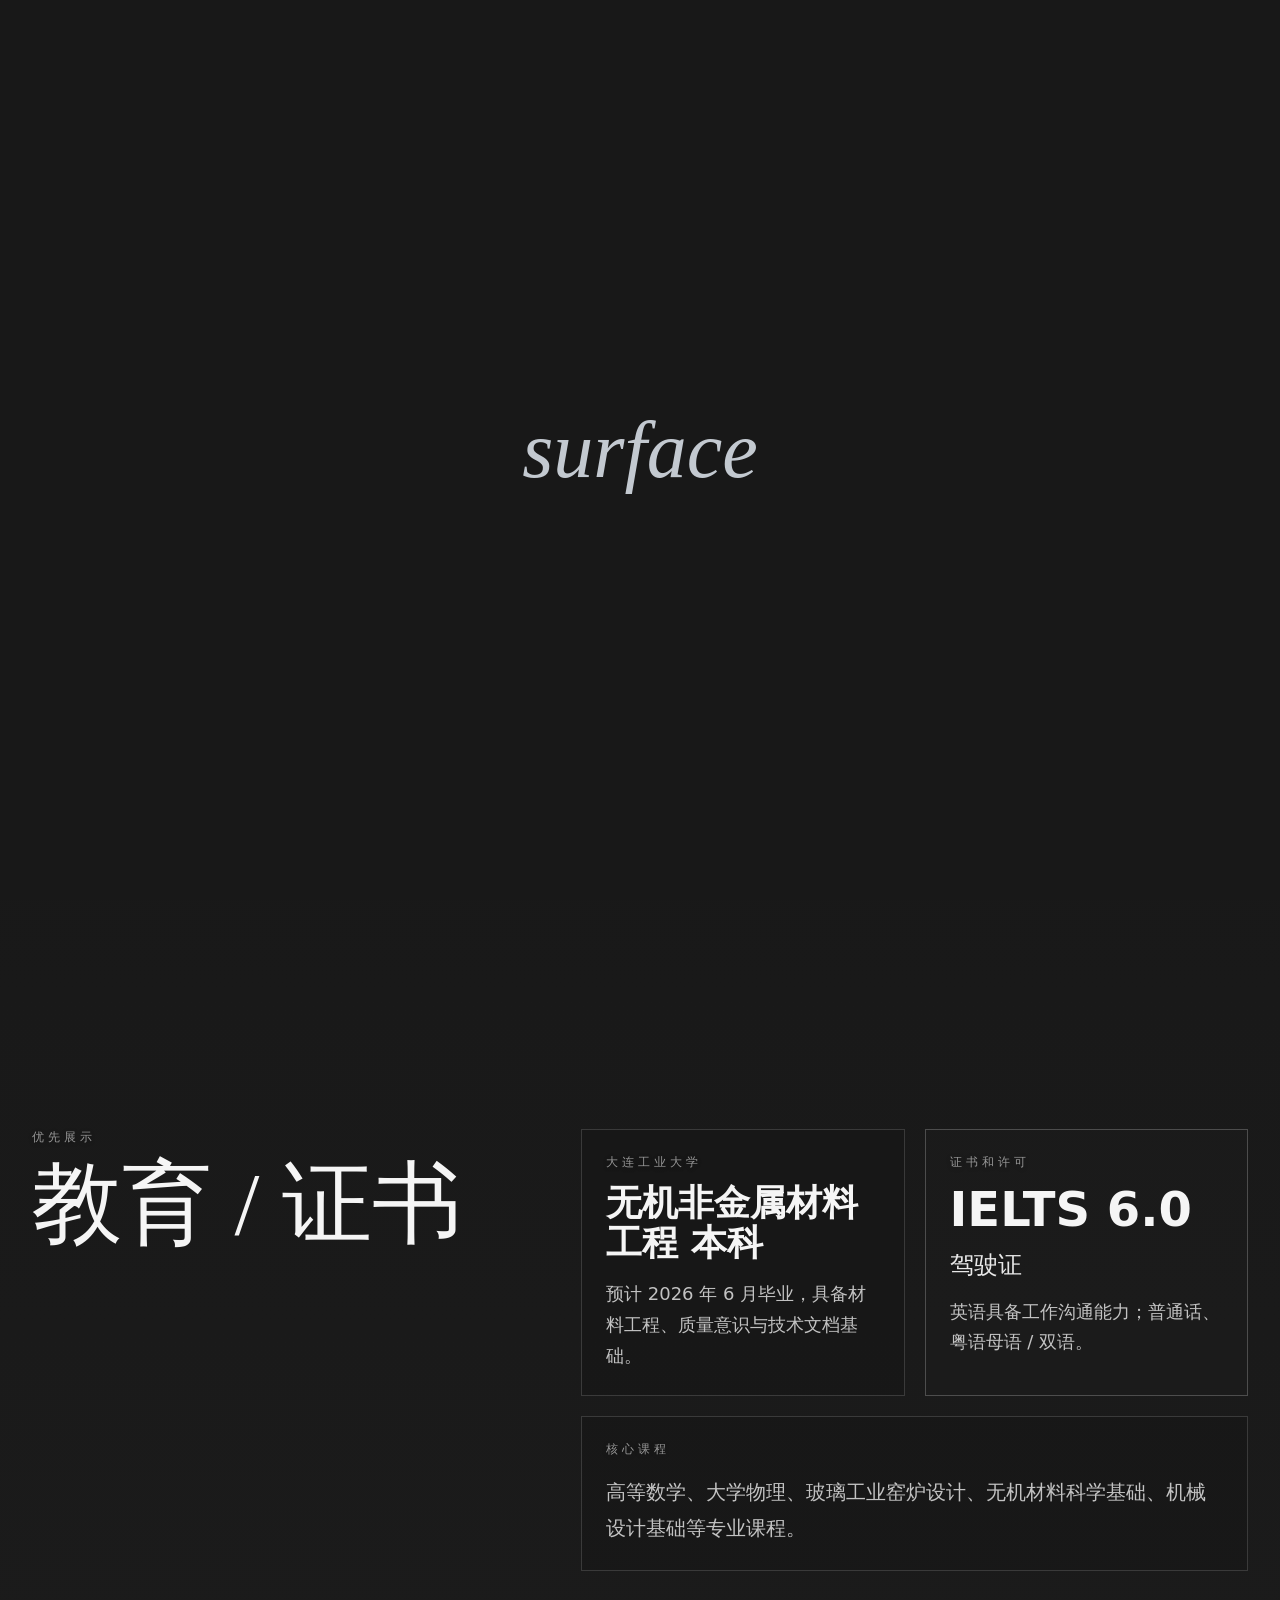
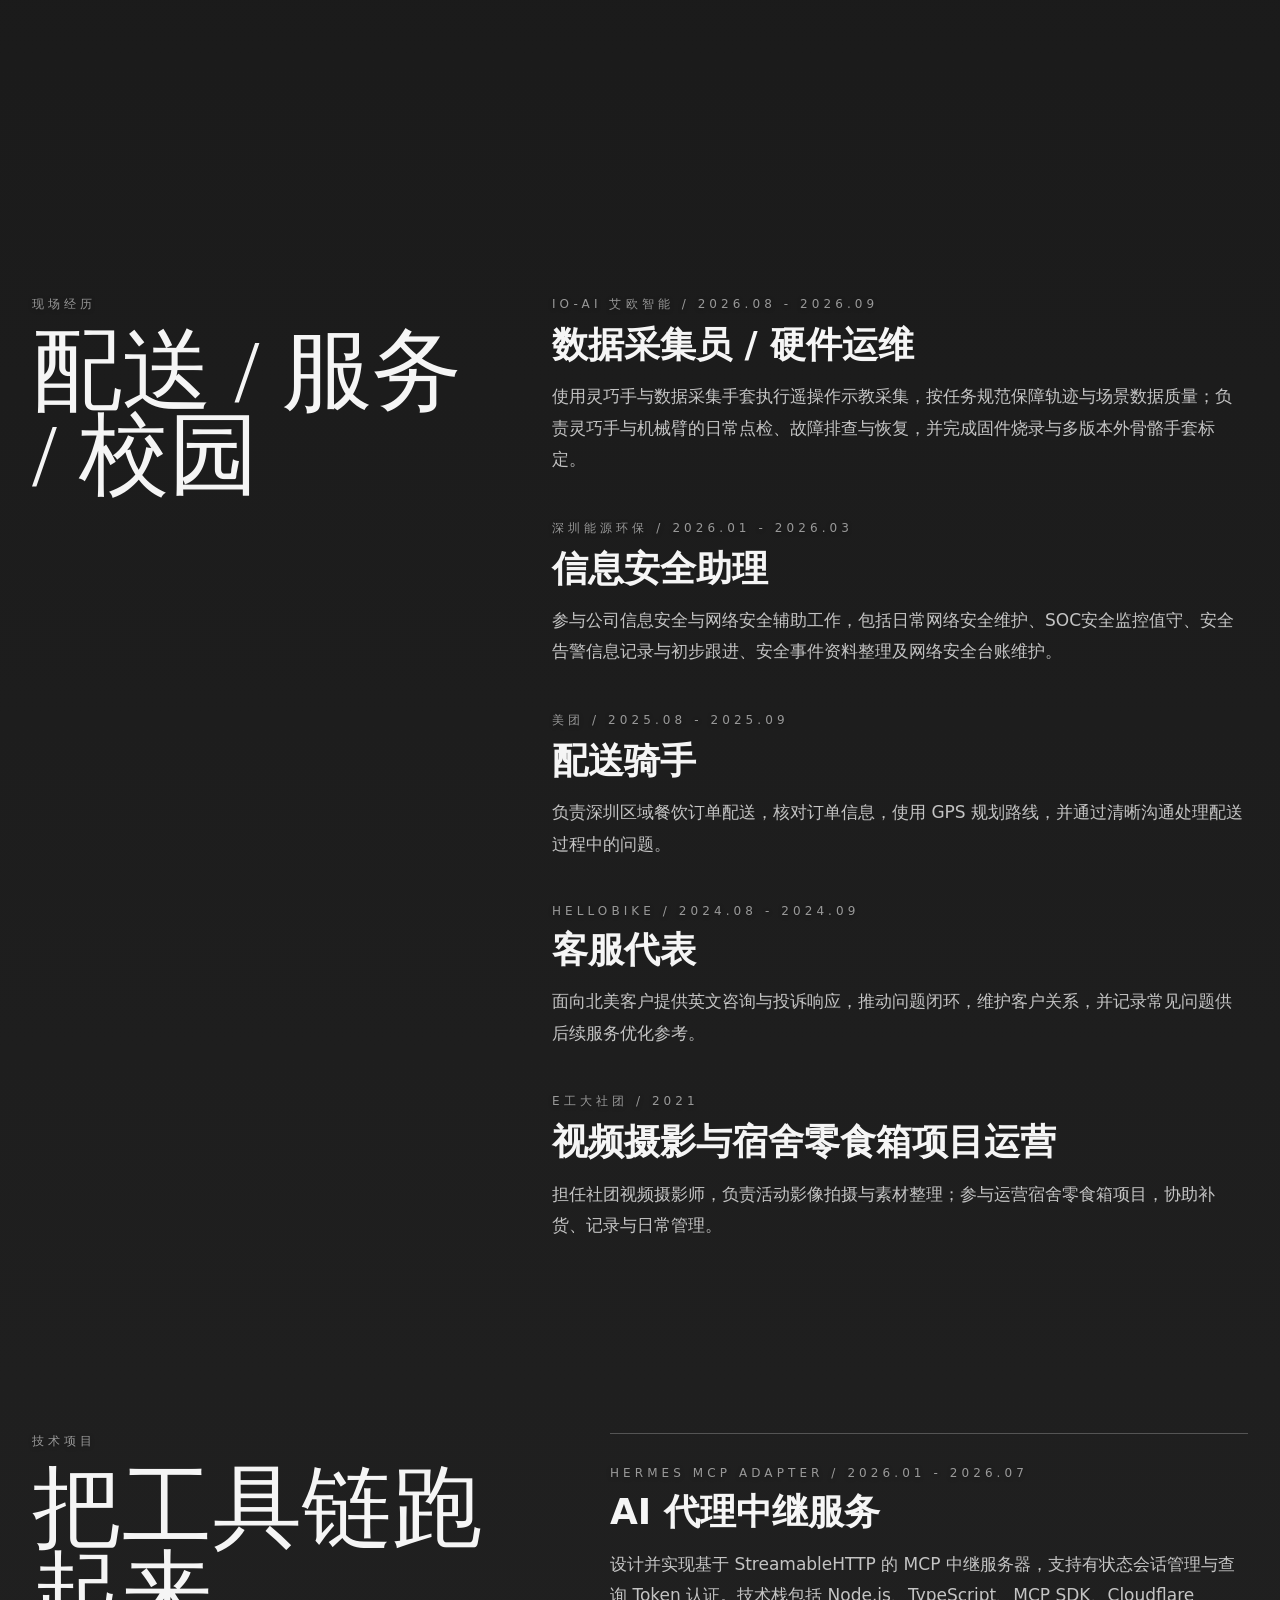
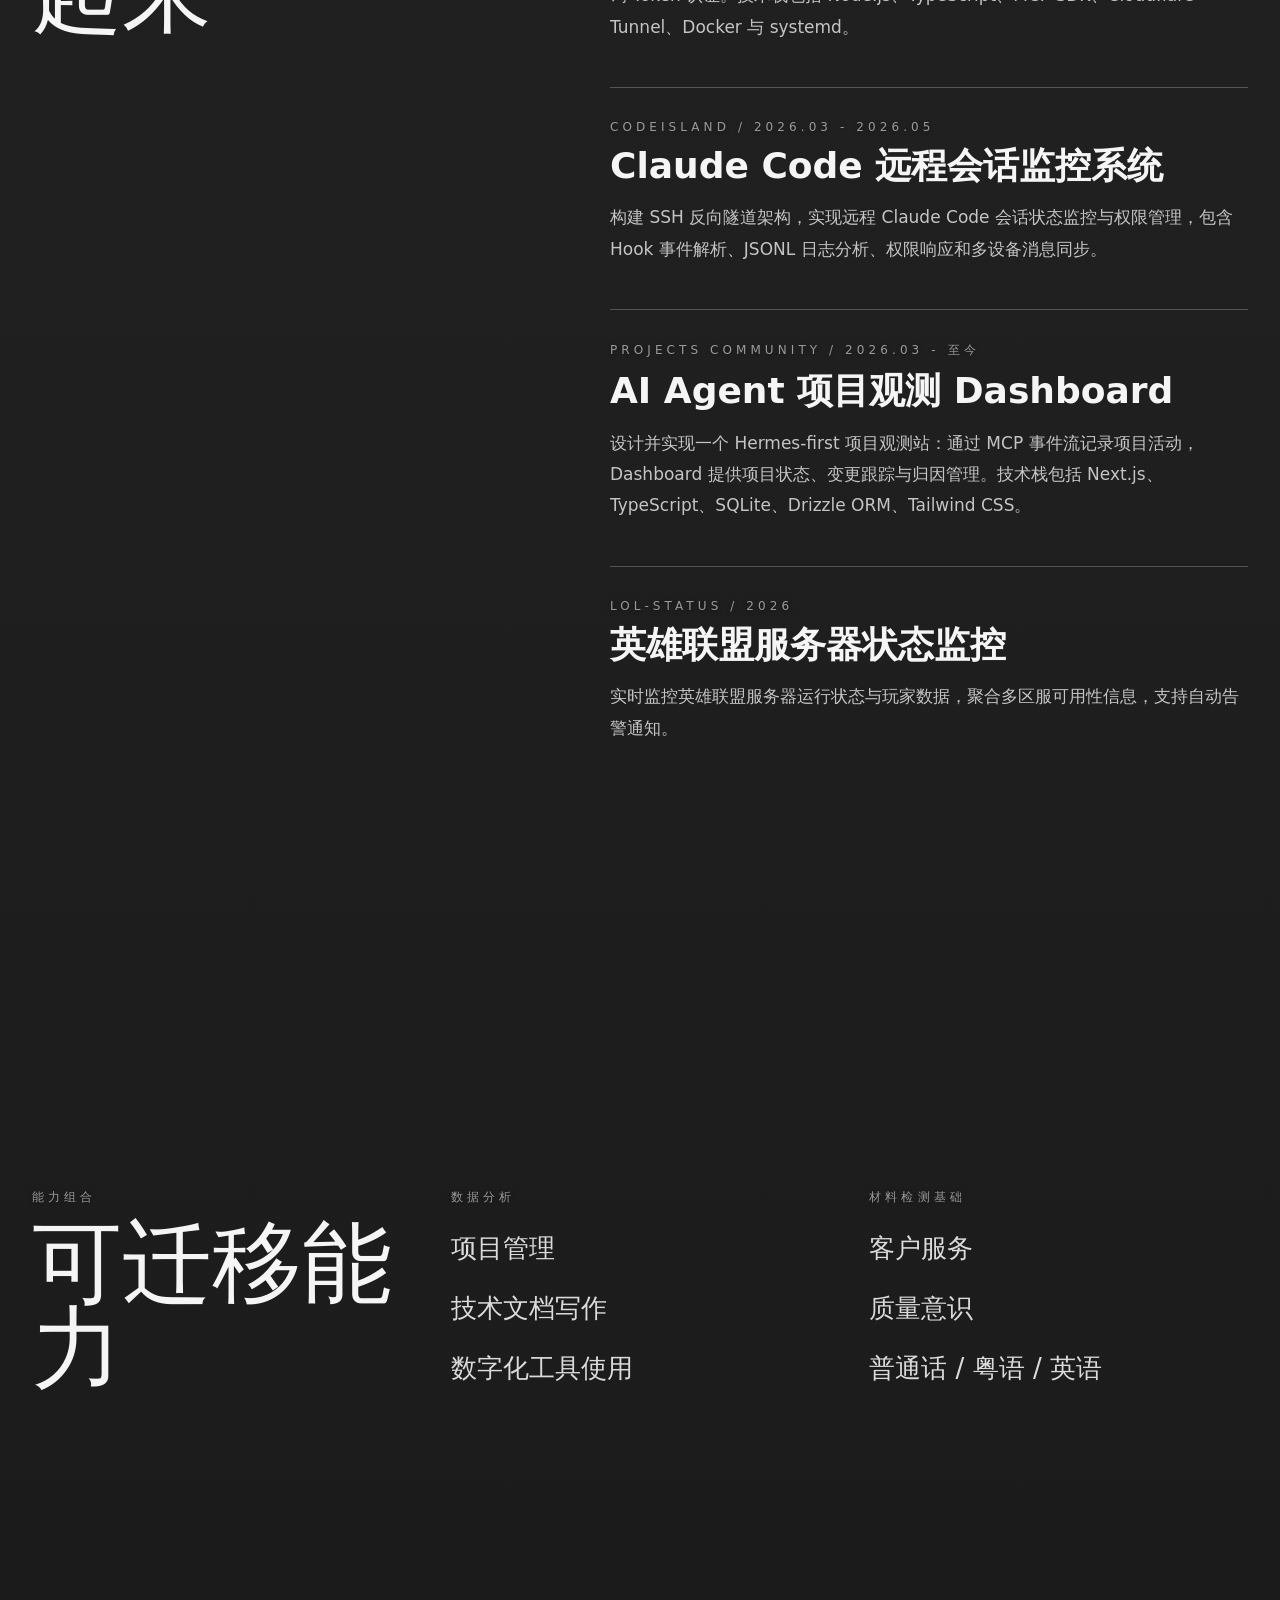
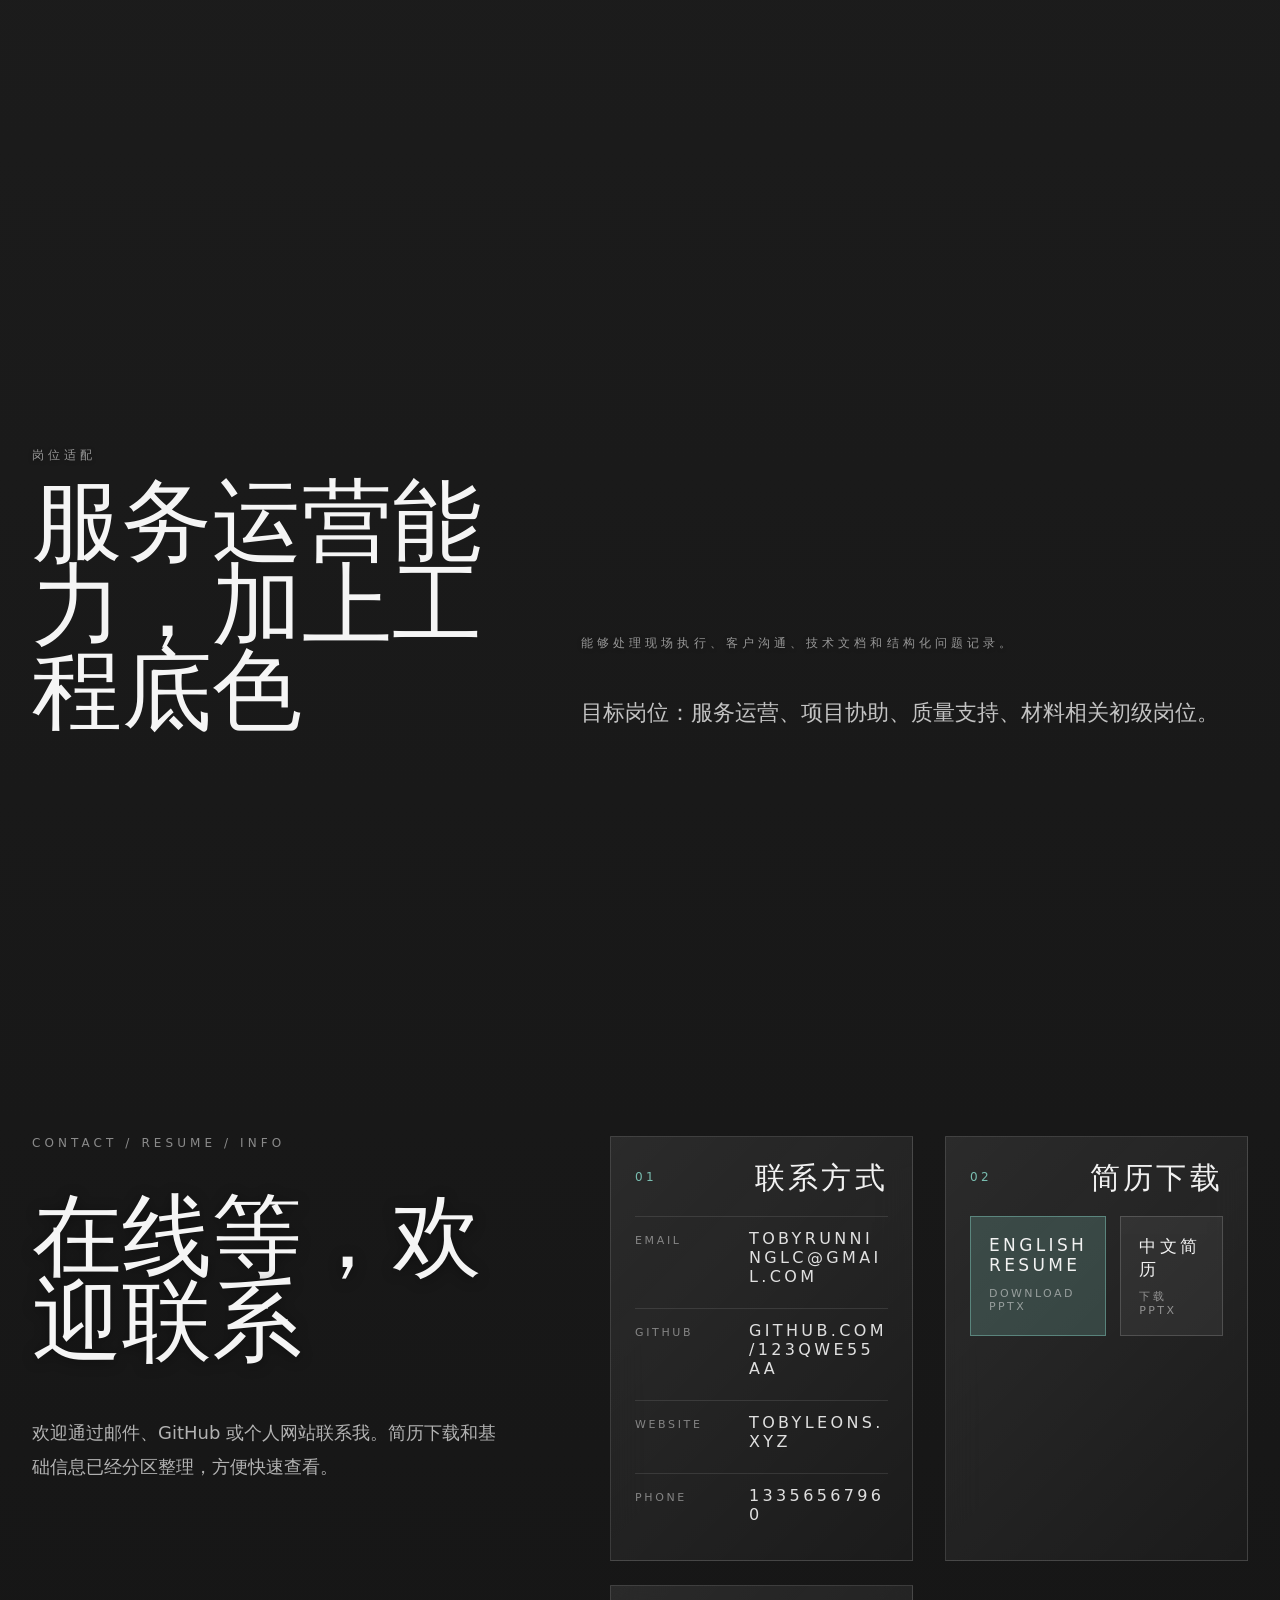
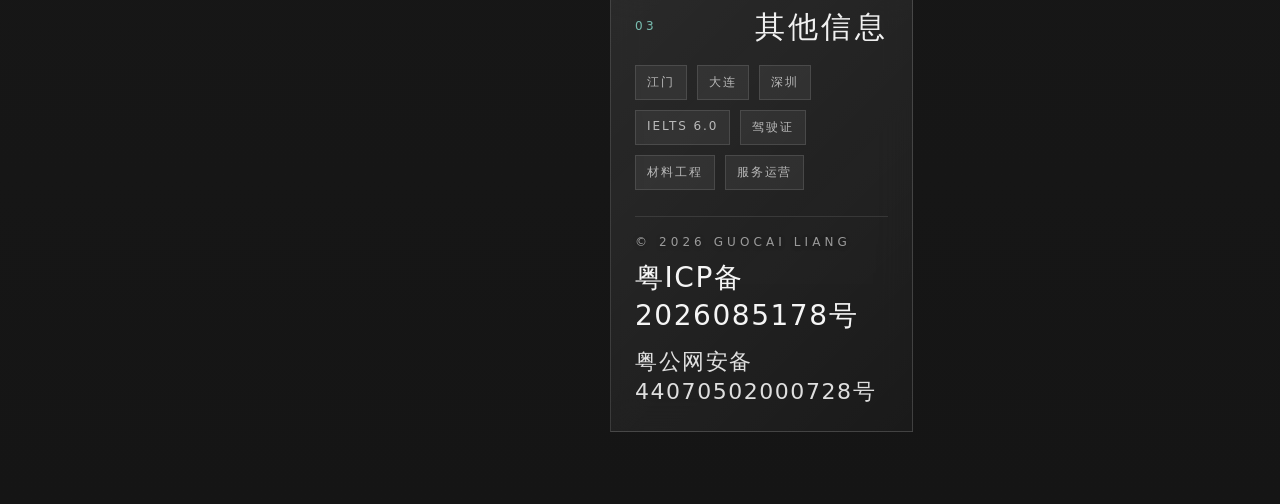
==== commit 347253a4: "Add IO-AI data-collection role; Hellobike naming + North American customers" ====
--- a/index.html
+++ b/index.html
@@ -678,21 +678,26 @@
       </div>
       <div class="space-y-12 text-blue-100/78">
         <article data-reveal style="--reveal-delay: 0.1">
+          <p class="text-sm uppercase tracking-[0.3em] text-blue-50/50" data-i18n="work.ioai.meta">IO-AI 艾欧智能 / 2026.08 - 2026.09</p>
+          <h3 class="mt-3 text-3xl text-blue-50" data-i18n="work.ioai.role">数据采集员 / 硬件运维</h3>
+          <p class="mt-4 max-w-2xl leading-8" data-i18n="work.ioai.body">使用灵巧手与数据采集手套执行遥操作示教采集，按任务规范保障轨迹与场景数据质量；负责灵巧手与机械臂的日常点检、故障排查与恢复，并完成固件烧录与多版本外骨骼手套标定。</p>
+        </article>
+        <article data-reveal style="--reveal-delay: 0.2">
           <p class="text-sm uppercase tracking-[0.3em] text-blue-50/50" data-i18n="work.shenzhenenergy.meta">深圳能源环保 / 2026.01 - 2026.03</p>
           <h3 class="mt-3 text-3xl text-blue-50" data-i18n="work.shenzhenenergy.role">信息安全助理</h3>
-          <p class="mt-4 max-w-2xl leading-8" data-i18n="work.shenzhenenergy.body">参与公司信息安全与网络安全辅助工作，包括日常网络安全维护、SOC安全监控值守、安全告警信息记录与初步跟进、安全事件资料整理及网络安全台账维护。</p>
+          <p class="mt-4 max-w-2xl leading-8" data-i18n="work.shenzhenenergy.body" data-i18n-html="true">参与公司信息安全与网络安全辅助工作，包括日常网络安全维护、SOC安全监控值守、安全告警信息记录与初步跟进、安全事件资料整理及网络安全台账维护。</p>
         </article>
-        <article data-reveal style="--reveal-delay: 0.2">
+        <article data-reveal style="--reveal-delay: 0.3">
           <p class="text-sm uppercase tracking-[0.3em] text-blue-50/50" data-i18n="work.meituan.meta">美团 / 2025.08 - 2025.09</p>
           <h3 class="mt-3 text-3xl text-blue-50" data-i18n="work.meituan.role">配送骑手</h3>
           <p class="mt-4 max-w-2xl leading-8" data-i18n="work.meituan.body">负责深圳区域餐饮订单配送，核对订单信息，使用 GPS 规划路线，并通过清晰沟通处理配送过程中的问题。</p>
         </article>
-        <article data-reveal style="--reveal-delay: 0.3">
-          <p class="text-sm uppercase tracking-[0.3em] text-blue-50/50" data-i18n="work.hellobike.meta">哈啰出行 / 2024.08 - 2024.09</p>
+        <article data-reveal style="--reveal-delay: 0.4">
+          <p class="text-sm uppercase tracking-[0.3em] text-blue-50/50" data-i18n="work.hellobike.meta">Hellobike / 2024.08 - 2024.09</p>
           <h3 class="mt-3 text-3xl text-blue-50" data-i18n="work.hellobike.role">客服代表</h3>
-          <p class="mt-4 max-w-2xl leading-8" data-i18n="work.hellobike.body">响应客户咨询与投诉，推动问题闭环，维护客户关系，并记录常见问题供后续服务优化参考。</p>
+          <p class="mt-4 max-w-2xl leading-8" data-i18n="work.hellobike.body">面向北美客户提供英文咨询与投诉响应，推动问题闭环，维护客户关系，并记录常见问题供后续服务优化参考。</p>
         </article>
-        <article data-reveal style="--reveal-delay: 0.4">
+        <article data-reveal style="--reveal-delay: 0.5">
           <p class="text-sm uppercase tracking-[0.3em] text-blue-50/50" data-i18n="work.club.meta">e工大社团 / 2021</p>
           <h3 class="mt-3 text-3xl text-blue-50" data-i18n="work.club.role">视频摄影与宿舍零食箱项目运营</h3>
           <p class="mt-4 max-w-2xl leading-8" data-i18n="work.club.body">担任社团视频摄影师，负责活动影像拍摄与素材整理；参与运营宿舍零食箱项目，协助补货、记录与日常管理。</p>
@@ -807,12 +812,12 @@
           </div>
 
           <div class="resume-actions">
-            <a class="resume-button primary pointer-on" href="https://cdn.tobyleons.xyz/Guocai_Liang_English_Resume.pptx" target="_blank" rel="noopener">
+            <a class="resume-button primary pointer-on" href="https://cdn.tobyleons.xyz/general/Guocai_Liang_English_Resume.pptx?v=8" target="_blank" rel="noopener">
               <span>English Resume</span>
               <em>Download PPTX</em>
             </a>
 
-            <a class="resume-button pointer-on" href="https://cdn.tobyleons.xyz/Guocai_Liang_%E4%B8%AD%E6%96%87%E7%AE%80%E5%8E%86_V2.pptx" target="_blank" rel="noopener">
+            <a class="resume-button pointer-on" href="https://cdn.tobyleons.xyz/general/Guocai_Liang_%E4%B8%AD%E6%96%87%E7%AE%80%E5%8E%86_V2.pptx?v=10" target="_blank" rel="noopener">
               <span>&#20013;&#25991;&#31616;&#21382;</span>
               <em>&#19979;&#36733; PPTX</em>
             </a>
@@ -875,15 +880,18 @@
         "course.body": "高等数学、大学物理、玻璃工业窑炉设计、无机材料科学基础、机械设计基础等专业课程。",
         "work.eyebrow": "现场经历",
         "work.title": "配送 / 服务 / 校园",
+        "work.ioai.meta": "IO-AI 艾欧智能 / 2026.08 - 2026.09",
+        "work.ioai.role": "数据采集员 / 硬件运维",
+        "work.ioai.body": "使用灵巧手与数据采集手套执行遥操作示教采集，按任务规范保障轨迹与场景数据质量；负责灵巧手与机械臂的日常点检、故障排查与恢复，并完成固件烧录与多版本外骨骼手套标定。",
         "work.shenzhenenergy.meta": "深圳能源环保 / 2026.01 - 2026.03",
         "work.shenzhenenergy.role": "信息安全助理",
         "work.shenzhenenergy.body": "参与公司信息安全与网络安全辅助工作，包括日常网络安全维护、SOC安全监控值守、安全告警信息记录与初步跟进、安全事件资料整理及网络安全台账维护。",
         "work.meituan.meta": "美团 / 2025.08 - 2025.09",
         "work.meituan.role": "配送骑手",
         "work.meituan.body": "负责深圳区域餐饮订单配送，核对订单信息，使用 GPS 规划路线，并通过清晰沟通处理配送过程中的问题。",
-        "work.hellobike.meta": "哈啰出行 / 2024.08 - 2024.09",
+        "work.hellobike.meta": "Hellobike / 2024.08 - 2024.09",
         "work.hellobike.role": "客服代表",
-        "work.hellobike.body": "响应客户咨询与投诉，推动问题闭环，维护客户关系，并记录常见问题供后续服务优化参考。",
+        "work.hellobike.body": "面向北美客户提供英文咨询与投诉响应，推动问题闭环，维护客户关系，并记录常见问题供后续服务优化参考。",
         "work.club.meta": "e工大社团 / 2021",
         "work.club.role": "视频摄影与宿舍零食箱项目运营",
         "work.club.body": "担任社团视频摄影师，负责活动影像拍摄与素材整理；参与运营宿舍零食箱项目，协助补货、记录与日常管理。",
@@ -949,15 +957,18 @@
         "course.body": "Advanced Mathematics, College Physics, Glass Industry Kiln Design, Fundamentals of Inorganic Materials Science, Mechanical Design Fundamentals, and related professional courses.",
         "work.eyebrow": "field experience",
         "work.title": "routes / service / campus",
+        "work.ioai.meta": "IO-AI / Aug 2026 - Sep 2026",
+        "work.ioai.role": "Data Collector / Hardware Ops",
+        "work.ioai.body": "Collected dexterous-hand and teleoperation demonstration data with a data-collection glove, keeping trajectories and scenes consistent with task specs. Ran daily checks, fault diagnosis, and recovery for dexterous hands and manipulators, plus firmware flashing and glove calibration.",
         "work.shenzhenenergy.meta": "Shenzhen Energy / Jan 2026 - Mar 2026",
         "work.shenzhenenergy.role": "Information Security Assistant",
-        "work.shenzhenenergy.body": "Supported information security and cybersecurity operations including daily network security maintenance, SOC security monitoring, security alert recording and initial triage, incident documentation, and cybersecurity ledger management.",
+        "work.shenzhenenergy.body": "• <strong>SOC monitoring:</strong> Monitored security events in the Security Operations Center (SOC), recorded and triaged security alerts, and supported initial incident response.<br>• <strong>Security maintenance:</strong> Assisted with daily network security maintenance, including real-time information security monitoring and ledger management.<br>• <strong>Documentation:</strong> Organized security incident records, maintained cybersecurity ledgers, and consolidated related data for reporting.",
         "work.meituan.meta": "Meituan / Aug 2025 - Sep 2025",
         "work.meituan.role": "Delivery Rider",
         "work.meituan.body": "Delivered food orders across Shenzhen, verified order details, planned efficient routes with GPS, and handled delivery issues through clear customer communication.",
         "work.hellobike.meta": "Hellobike / Aug 2024 - Sep 2024",
         "work.hellobike.role": "Customer Service Representative",
-        "work.hellobike.body": "Responded to customer questions and complaints, pushed issues toward closure, maintained customer relationships, and recorded recurring problems for future reference.",
+        "work.hellobike.body": "Responded in English to questions and complaints from North American customers, pushed issues toward closure, maintained customer relationships, and recorded recurring problems for future reference.",
         "work.club.meta": "E-Gongda Club / 2021",
         "work.club.role": "Video Photographer & Dorm Snack Box Operator",
         "work.club.body": "Shot and organized event footage for club activities, and supported a dormitory snack box project through replenishment, recordkeeping, and day-to-day operations.",
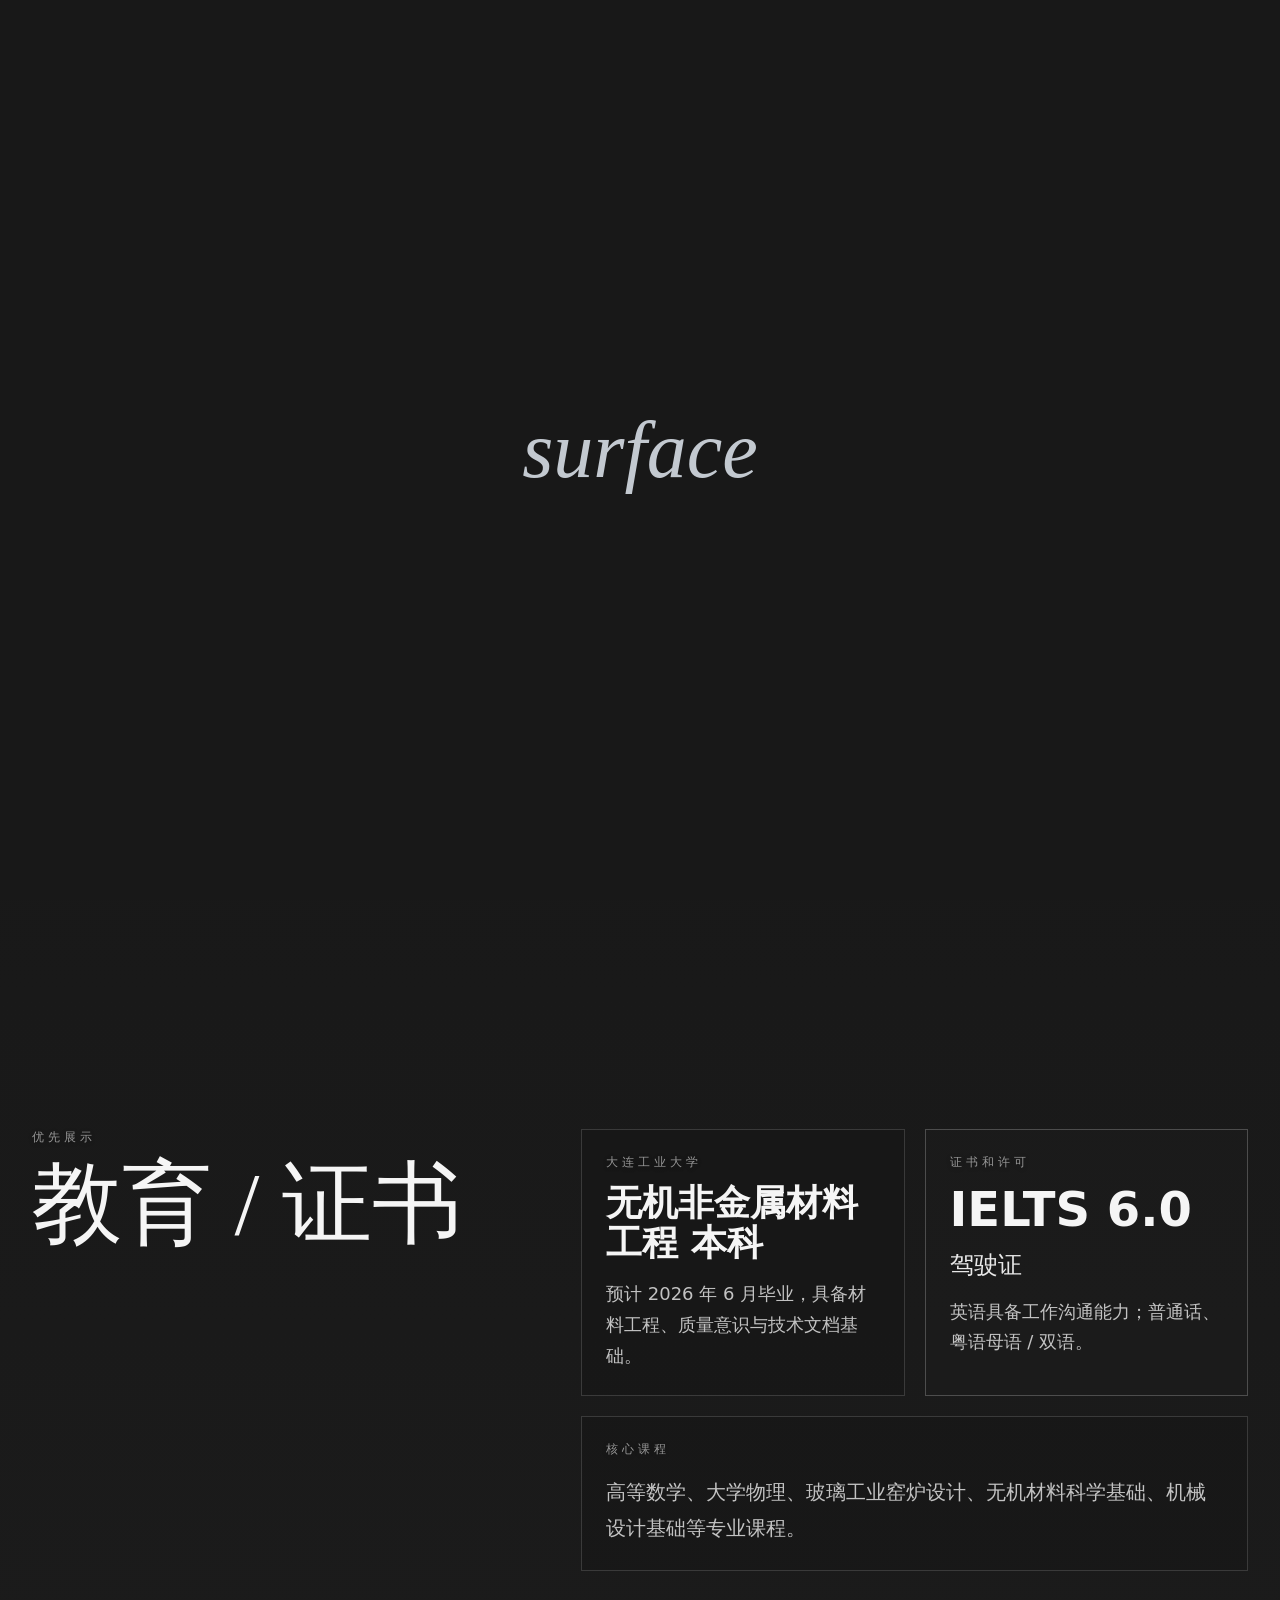
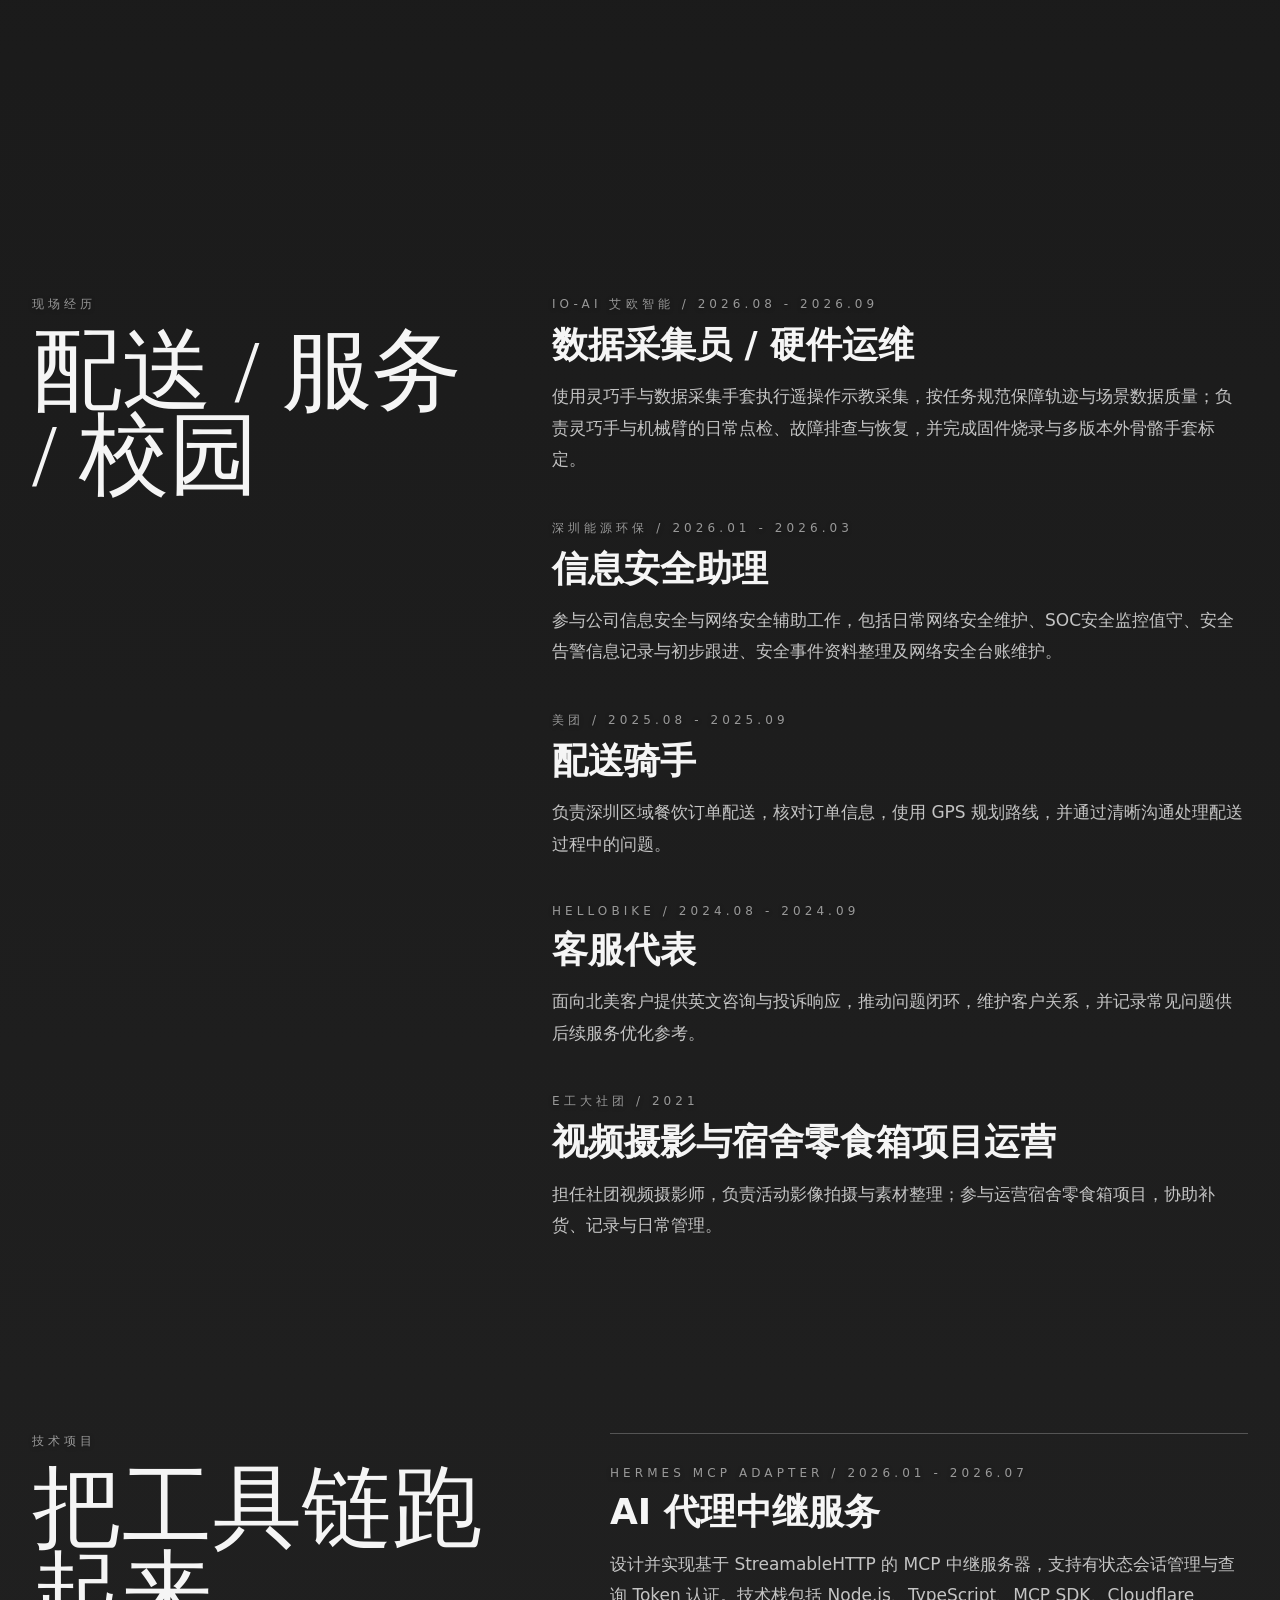
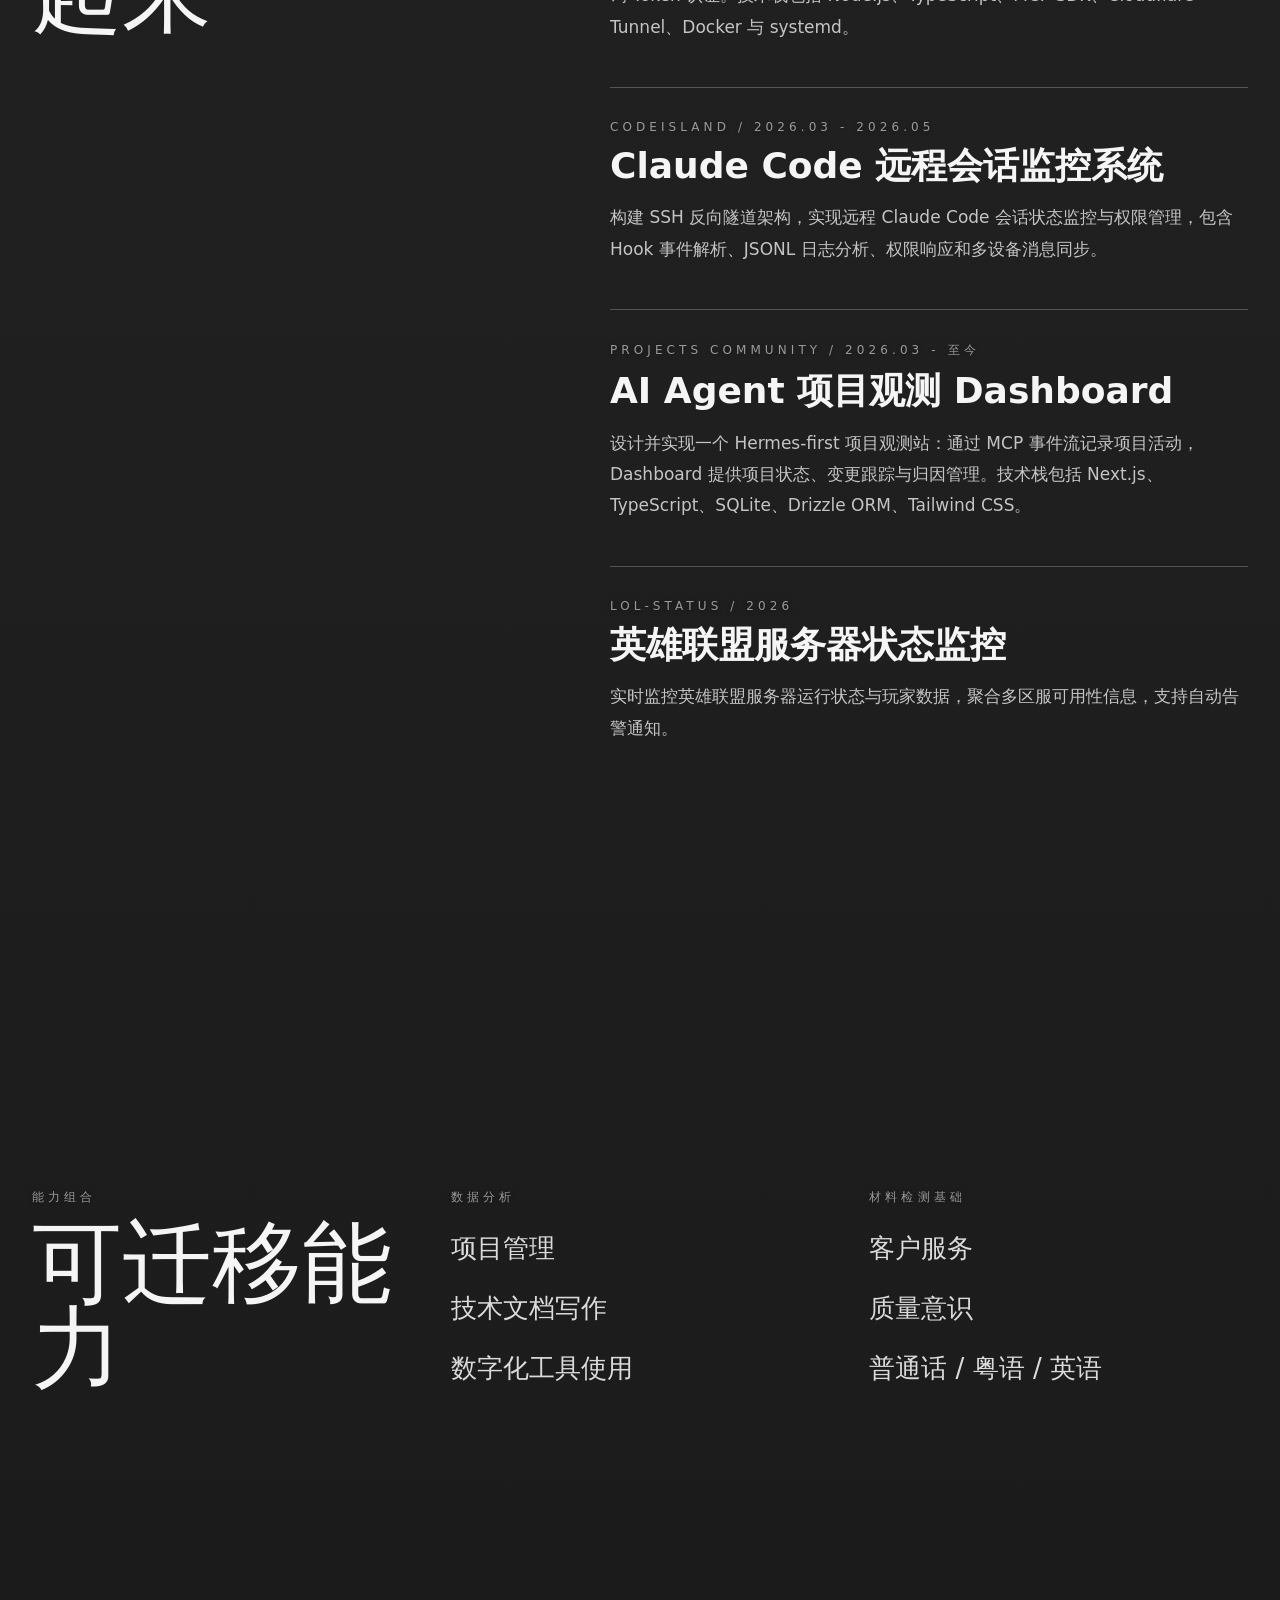
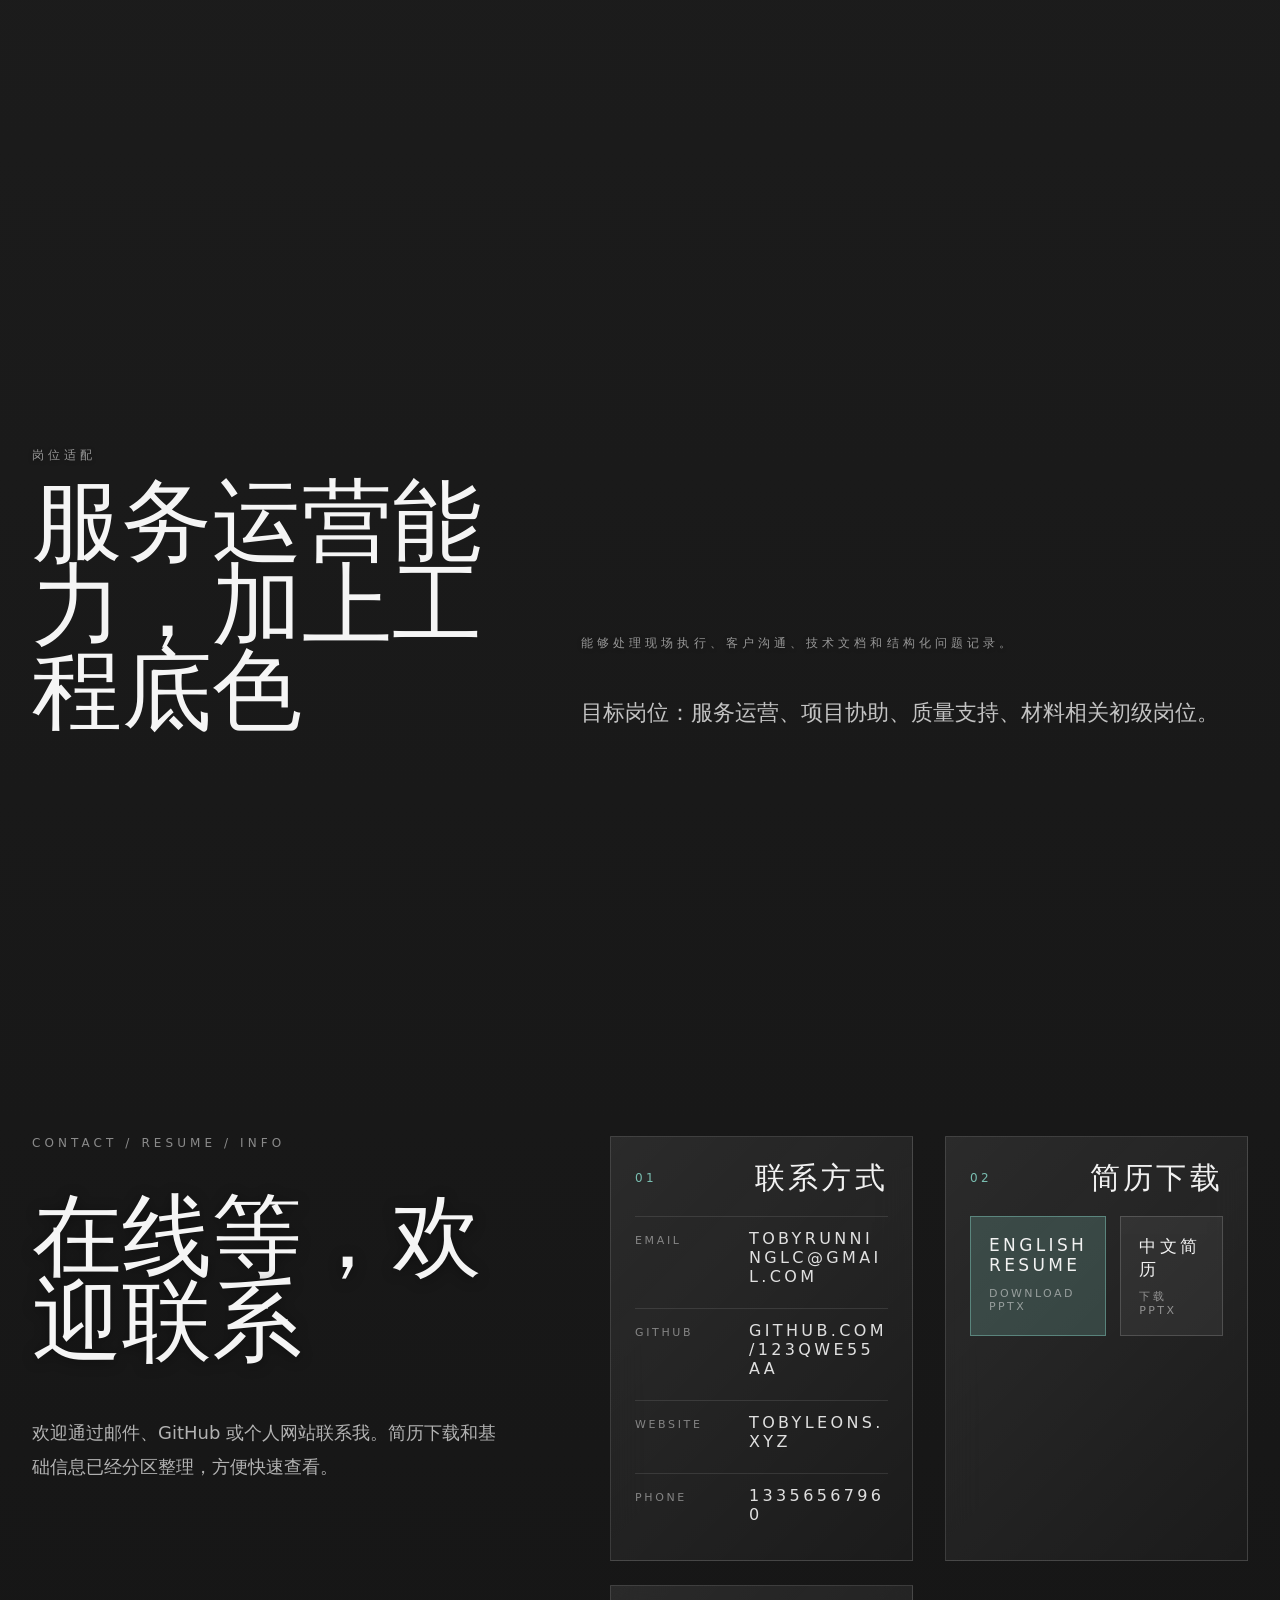
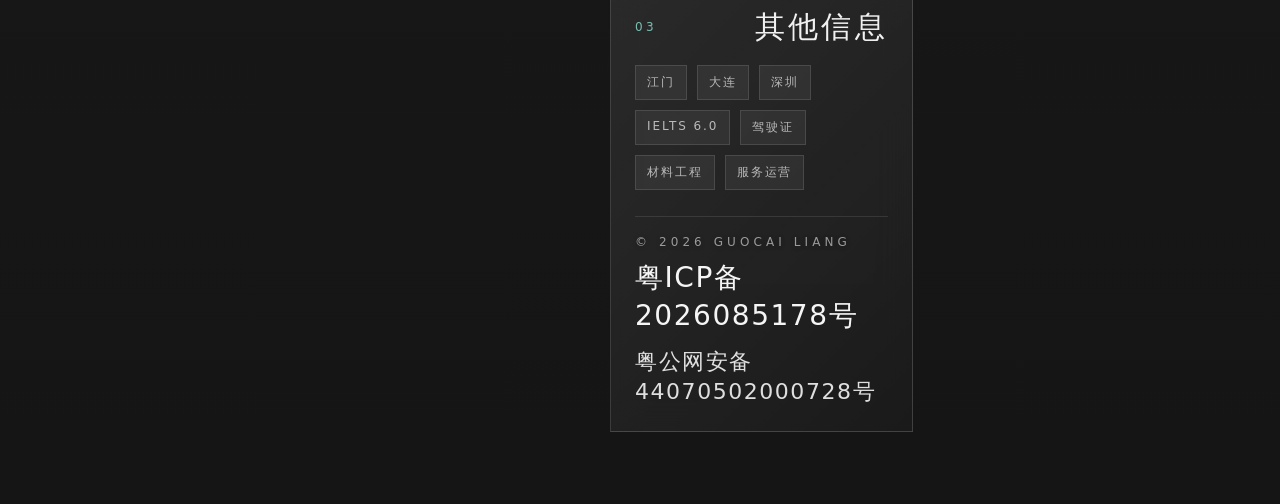
==== commit 73db7309: "Add local dual STL viewer to personal website" ====
--- a/index.html
+++ b/index.html
@@ -624,6 +624,7 @@
           <a class="pointer-on hover:text-blue-50" href="#contact" data-i18n="nav.contact">联系</a>
           <a class="pointer-on hover:text-blue-50" href="https://cdn.tobyleons.xyz/blog/index.html" target="_blank">📖 精读</a>
         </div>
+        <a class="pointer-on" href="/stl/" data-i18n="nav.stl" style="letter-spacing:.08em;white-space:nowrap">STL 查看器</a>
         <div class="locale-switch" aria-label="Language">
           <button type="button" data-locale="zh" aria-pressed="true">中文</button>
           <button type="button" data-locale="en" aria-pressed="false">EN</button>
@@ -812,12 +813,12 @@
           </div>
 
           <div class="resume-actions">
-            <a class="resume-button primary pointer-on" href="https://cdn.tobyleons.xyz/general/Guocai_Liang_English_Resume.pptx?v=8" target="_blank" rel="noopener">
+            <a class="resume-button primary pointer-on" href="https://cdn.tobyleons.xyz/general/Guocai_Liang_English_Resume_V2.pptx?v=1" target="_blank" rel="noopener">
               <span>English Resume</span>
               <em>Download PPTX</em>
             </a>
 
-            <a class="resume-button pointer-on" href="https://cdn.tobyleons.xyz/general/Guocai_Liang_%E4%B8%AD%E6%96%87%E7%AE%80%E5%8E%86_V2.pptx?v=10" target="_blank" rel="noopener">
+            <a class="resume-button pointer-on" href="https://cdn.tobyleons.xyz/general/Guocai_Liang_%E4%B8%AD%E6%96%87%E7%AE%80%E5%8E%86_V4.pptx?v=1" target="_blank" rel="noopener">
               <span>&#20013;&#25991;&#31616;&#21382;</span>
               <em>&#19979;&#36733; PPTX</em>
             </a>
@@ -862,6 +863,7 @@
         "nav.projects": "项目",
         "nav.skills": "能力",
         "nav.contact": "联系",
+        "nav.stl": "STL 查看器",
         "hero.eyebrow": "简历 / 服务运营 / 材料工程",
         "hero.title": "梁国才",
         "hero.body": "具备客户服务、现场执行、项目协助与材料工程学习背景。稳定处理压力，",
@@ -939,6 +941,7 @@
         "nav.projects": "Projects",
         "nav.skills": "Skills",
         "nav.contact": "Contact",
+        "nav.stl": "STL Viewer",
         "hero.eyebrow": "resume / service operations / materials engineering",
         "hero.title": "Guocai Liang",
         "hero.body": "Customer service, field operations, project support, and materials engineering training. Steady under pressure,",
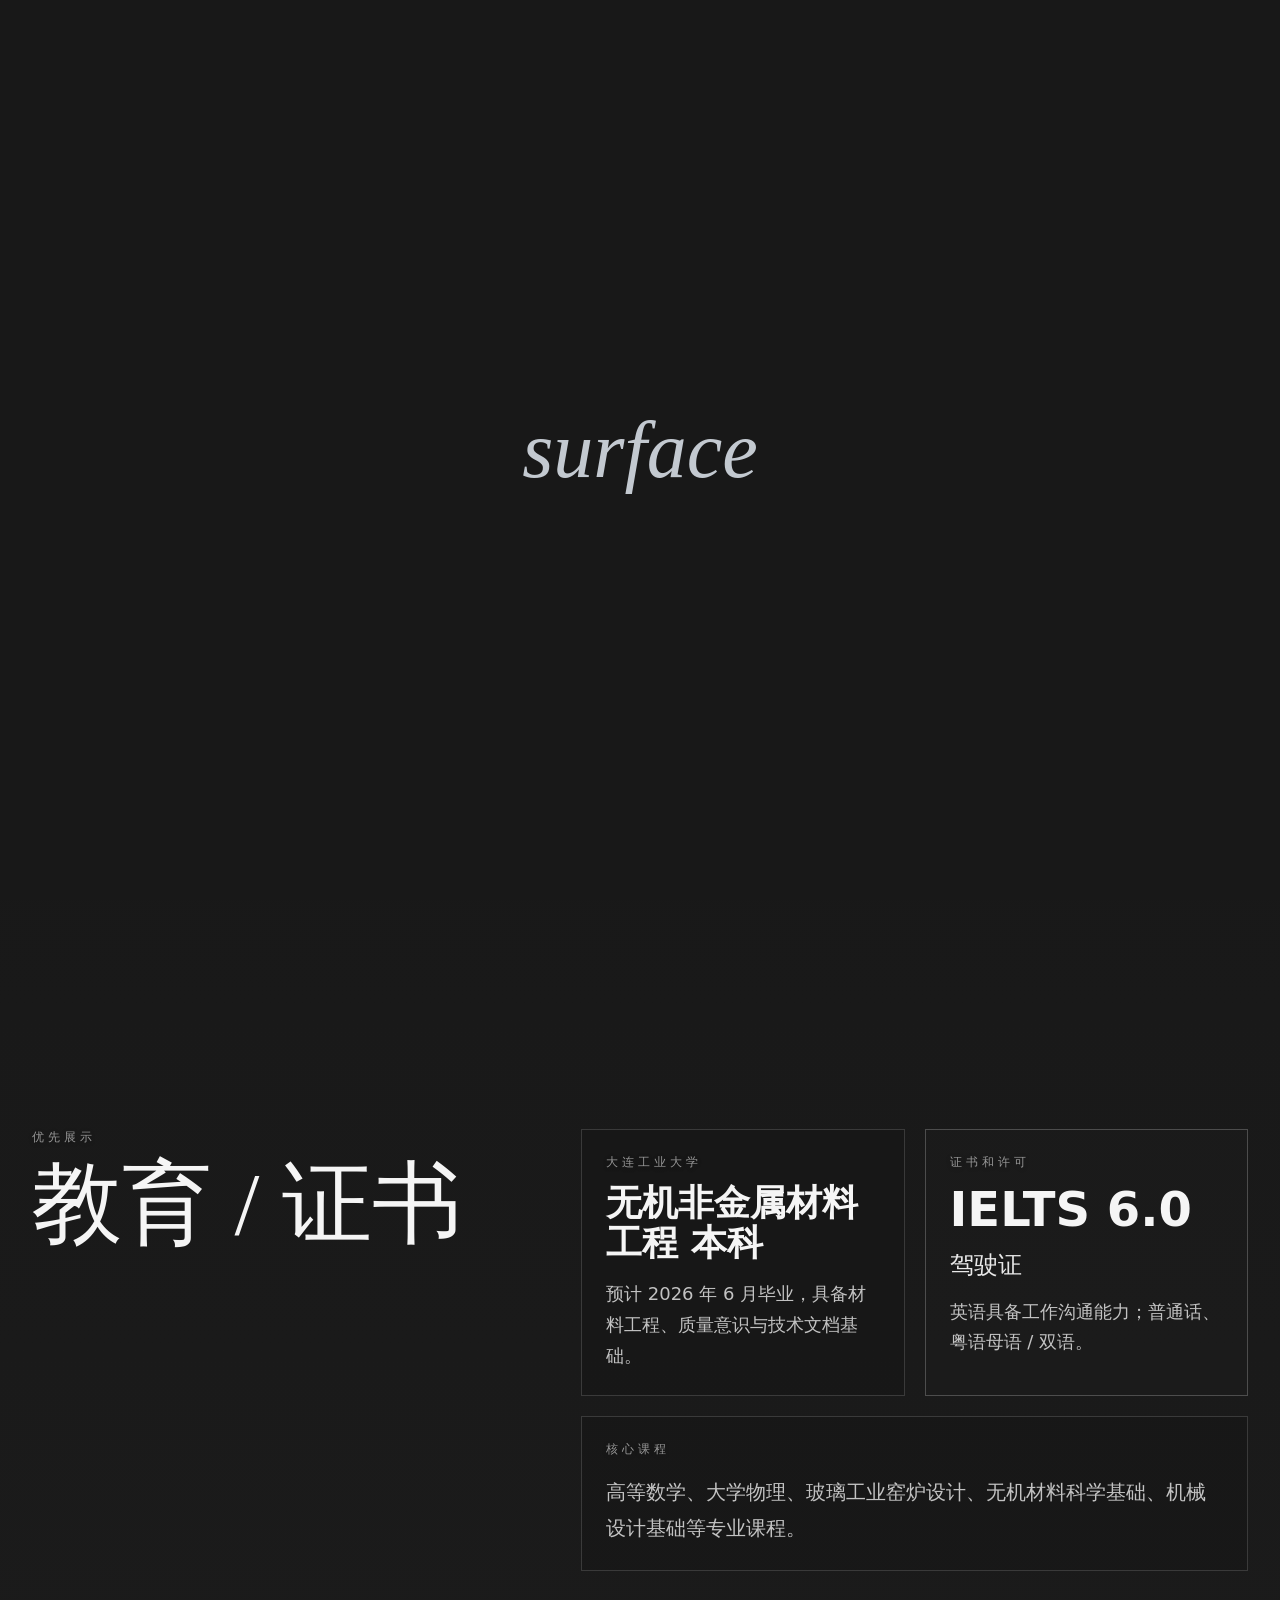
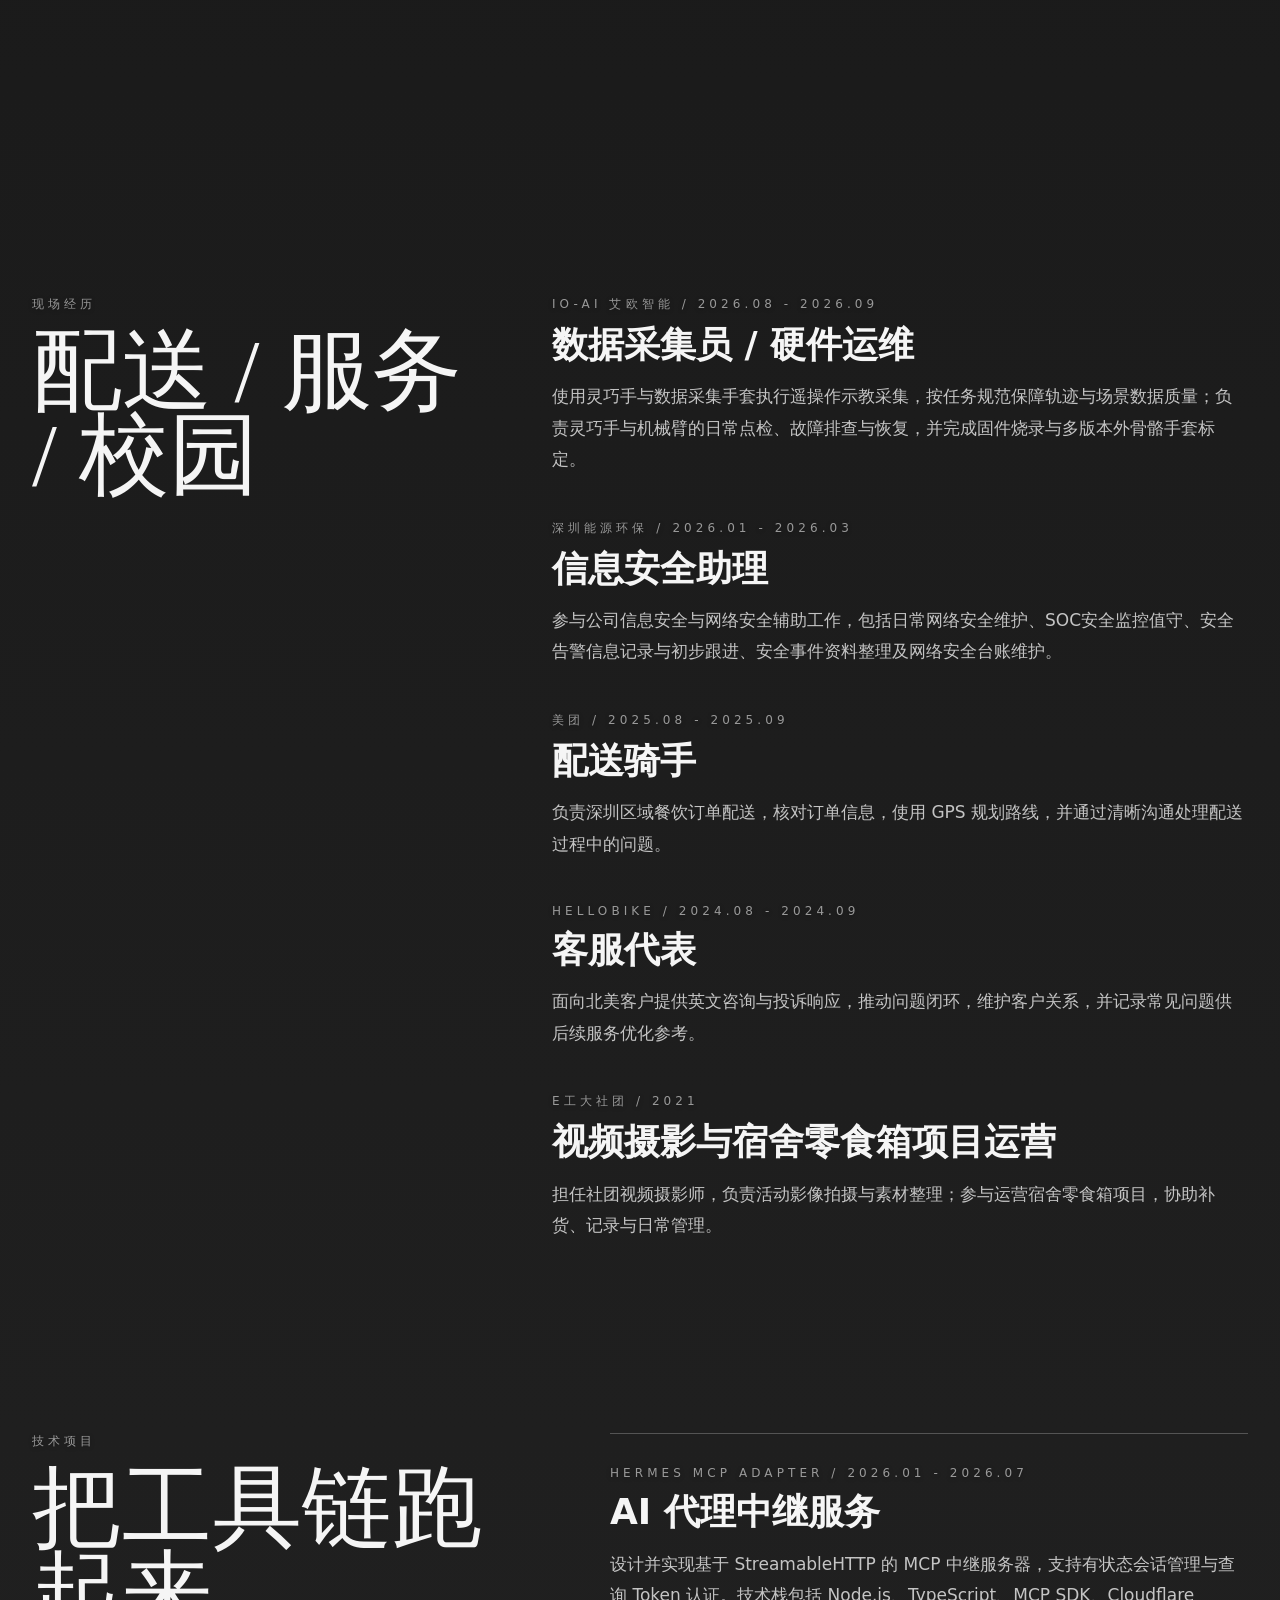
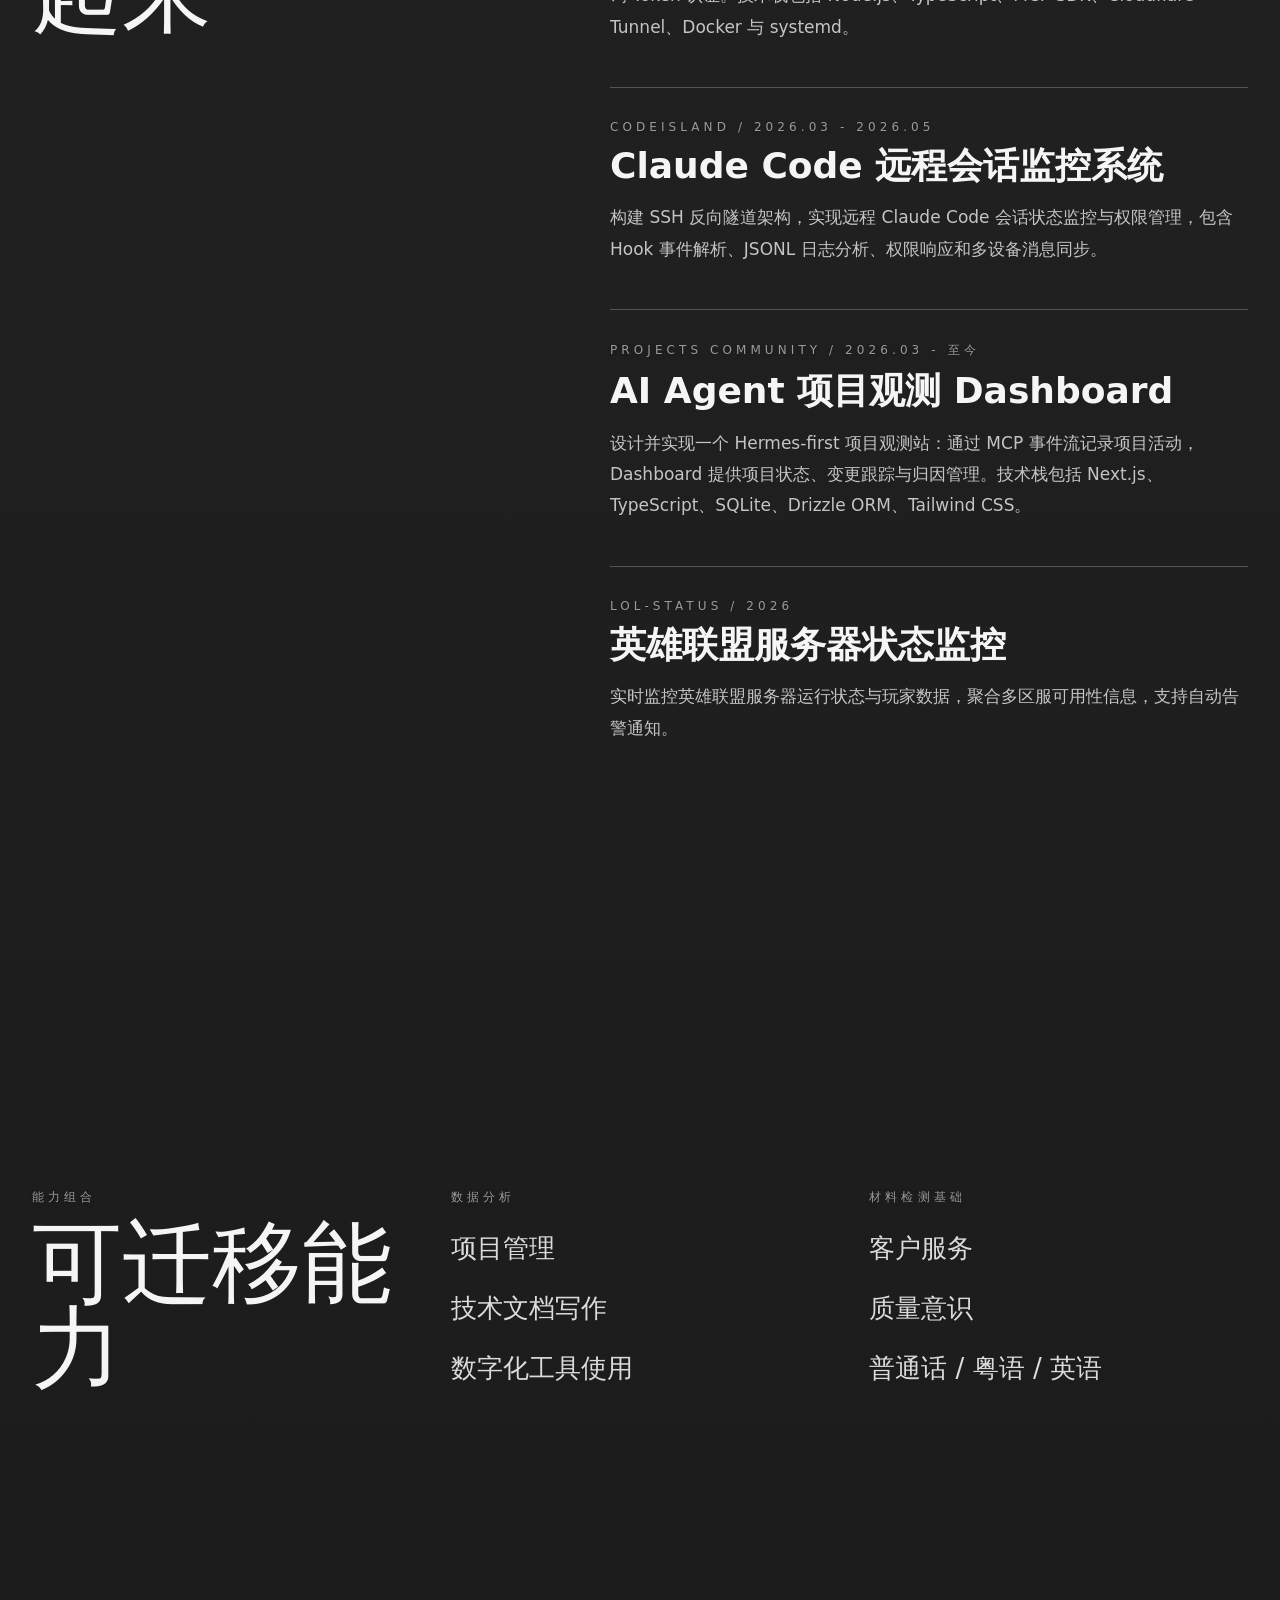
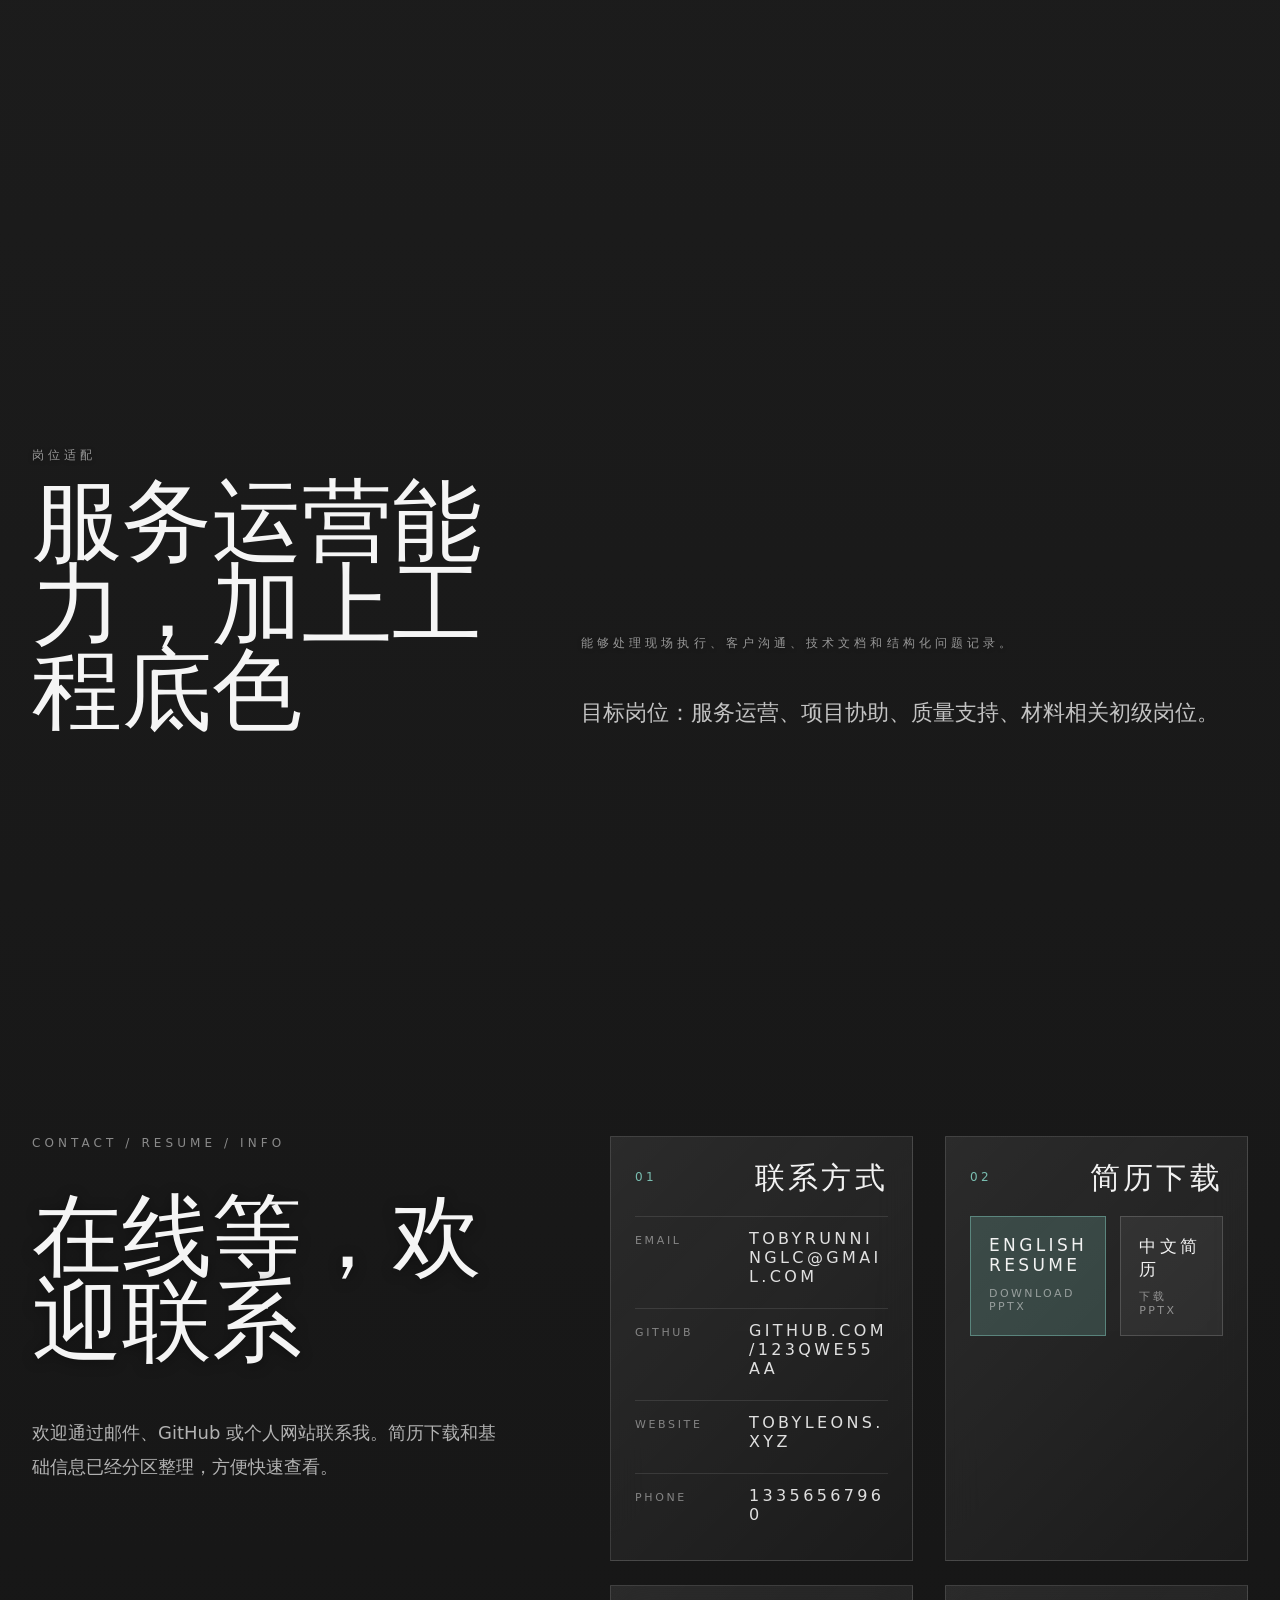
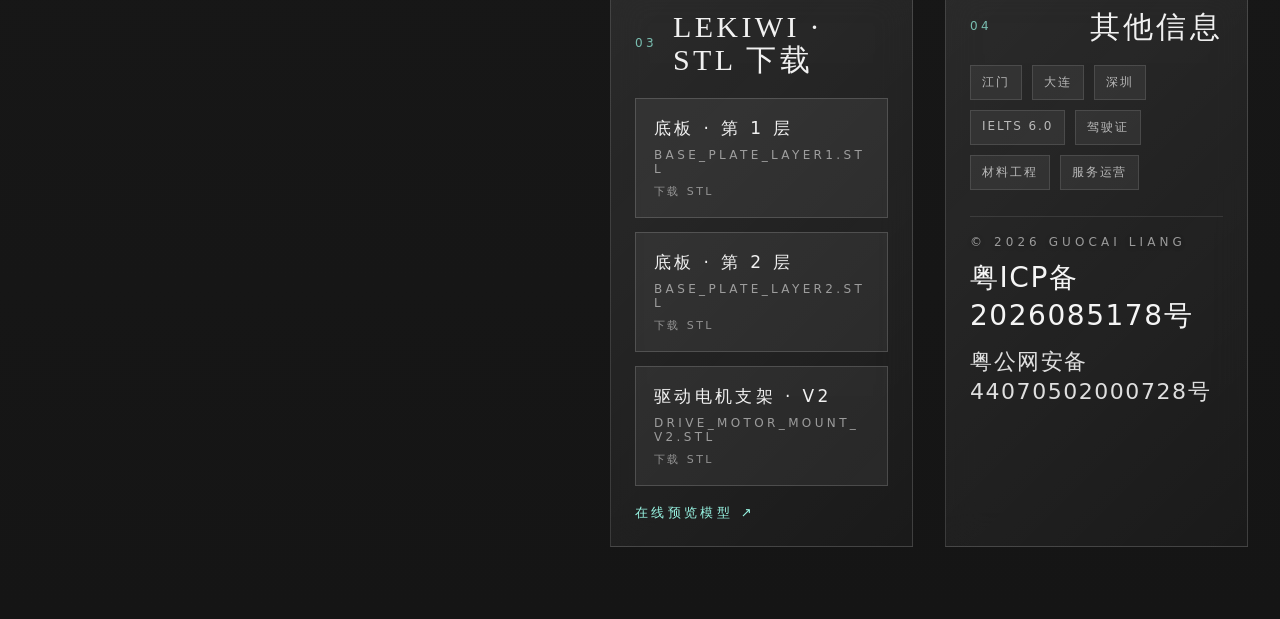
==== commit 3ec5f2ca: "Add direct Lekiwi STL downloads to the homepage" ====
--- a/index.html
+++ b/index.html
@@ -545,6 +545,10 @@
       transform: translateY(-2px);
       border-color: rgba(255,255,255,.34);
     }
+    #stl-downloads { scroll-margin-top: 90px; }
+    .stl-download-actions { grid-template-columns: 1fr; }
+    .stl-download-actions small { overflow-wrap: anywhere; color: rgba(238,238,238,.58); font-size: 12px; }
+    .stl-preview { display: inline-block; margin-top: 18px; color: #99f6e4; font-size: 13px; }
     .footer-tags {
       display: flex;
       flex-wrap: wrap;
@@ -624,7 +628,7 @@
           <a class="pointer-on hover:text-blue-50" href="#contact" data-i18n="nav.contact">联系</a>
           <a class="pointer-on hover:text-blue-50" href="https://cdn.tobyleons.xyz/blog/index.html" target="_blank">📖 精读</a>
         </div>
-        <a class="pointer-on" href="/stl/" data-i18n="nav.stl" style="letter-spacing:.08em;white-space:nowrap">STL 查看器</a>
+        <a class="pointer-on" href="#stl-downloads" data-i18n="nav.stl" style="letter-spacing:.08em;white-space:nowrap">STL 下载</a>
         <div class="locale-switch" aria-label="Language">
           <button type="button" data-locale="zh" aria-pressed="true">中文</button>
           <button type="button" data-locale="en" aria-pressed="false">EN</button>
@@ -825,9 +829,34 @@
           </div>
         </section>
 
+        <section id="stl-downloads" class="footer-card stl-download-card" data-reveal style="--reveal-delay: 0.22">
+          <div class="footer-card-head">
+            <span>03</span>
+            <h3 data-i18n="stl.title">Lekiwi · STL 下载</h3>
+          </div>
+          <div class="resume-actions stl-download-actions">
+            <a class="resume-button pointer-on" href="/stl/models/base_plate_layer1.stl" download="base_plate_layer1.stl">
+              <span data-i18n="stl.layer1">底板 · 第 1 层</span>
+              <small>base_plate_layer1.stl</small>
+              <em data-i18n="stl.download">下载 STL</em>
+            </a>
+            <a class="resume-button pointer-on" href="/stl/models/base_plate_layer2.stl" download="base_plate_layer2.stl">
+              <span data-i18n="stl.layer2">底板 · 第 2 层</span>
+              <small>base_plate_layer2.stl</small>
+              <em data-i18n="stl.download">下载 STL</em>
+            </a>
+            <a class="resume-button pointer-on" href="/stl/models/drive_motor_mount_v2.stl" download="drive_motor_mount_v2.stl">
+              <span data-i18n="stl.motor">驱动电机支架 · V2</span>
+              <small>drive_motor_mount_v2.stl</small>
+              <em data-i18n="stl.download">下载 STL</em>
+            </a>
+          </div>
+          <a class="stl-preview pointer-on" href="/stl/" data-i18n="stl.preview">在线预览模型 ↗</a>
+        </section>
+
         <section class="footer-card other-card" data-reveal style="--reveal-delay: 0.26">
           <div class="footer-card-head">
-            <span>03</span>
+            <span>04</span>
             <h3>&#20854;&#20182;&#20449;&#24687;</h3>
           </div>
 
@@ -863,7 +892,7 @@
         "nav.projects": "项目",
         "nav.skills": "能力",
         "nav.contact": "联系",
-        "nav.stl": "STL 查看器",
+        "nav.stl": "STL 下载",
         "hero.eyebrow": "简历 / 服务运营 / 材料工程",
         "hero.title": "梁国才",
         "hero.body": "具备客户服务、现场执行、项目协助与材料工程学习背景。稳定处理压力，",
@@ -925,6 +954,12 @@
         "fit.title": "服务运营能力，加上工程底色",
         "fit.body1": "能够处理现场执行、客户沟通、技术文档和结构化问题记录。",
         "fit.body2": "目标岗位：服务运营、项目协助、质量支持、材料相关初级岗位。",
+        "stl.title": "Lekiwi · STL 下载",
+        "stl.layer1": "底板 · 第 1 层",
+        "stl.layer2": "底板 · 第 2 层",
+        "stl.motor": "驱动电机支架 · V2",
+        "stl.download": "下载 STL",
+        "stl.preview": "在线预览模型 ↗",
         "footer.title": "准备好就联系。",
         "footer.jiangmen": "江门",
         "footer.dalian": "大连",
@@ -941,7 +976,7 @@
         "nav.projects": "Projects",
         "nav.skills": "Skills",
         "nav.contact": "Contact",
-        "nav.stl": "STL Viewer",
+        "nav.stl": "STL Downloads",
         "hero.eyebrow": "resume / service operations / materials engineering",
         "hero.title": "Guocai Liang",
         "hero.body": "Customer service, field operations, project support, and materials engineering training. Steady under pressure,",
@@ -1003,6 +1038,12 @@
         "fit.title": "service operations with an engineering base",
         "fit.body1": "Comfortable with practical field execution, customer-facing communication, technical documentation, and structured problem records.",
         "fit.body2": "Target roles: service operations, project support, quality support, and materials-related entry-level positions.",
+        "stl.title": "Lekiwi · STL Downloads",
+        "stl.layer1": "Base plate · Layer 1",
+        "stl.layer2": "Base plate · Layer 2",
+        "stl.motor": "Drive motor mount · V2",
+        "stl.download": "Download STL",
+        "stl.preview": "Preview models online ↗",
         "footer.title": "surface when ready.",
         "footer.jiangmen": "Jiangmen",
         "footer.dalian": "Dalian",
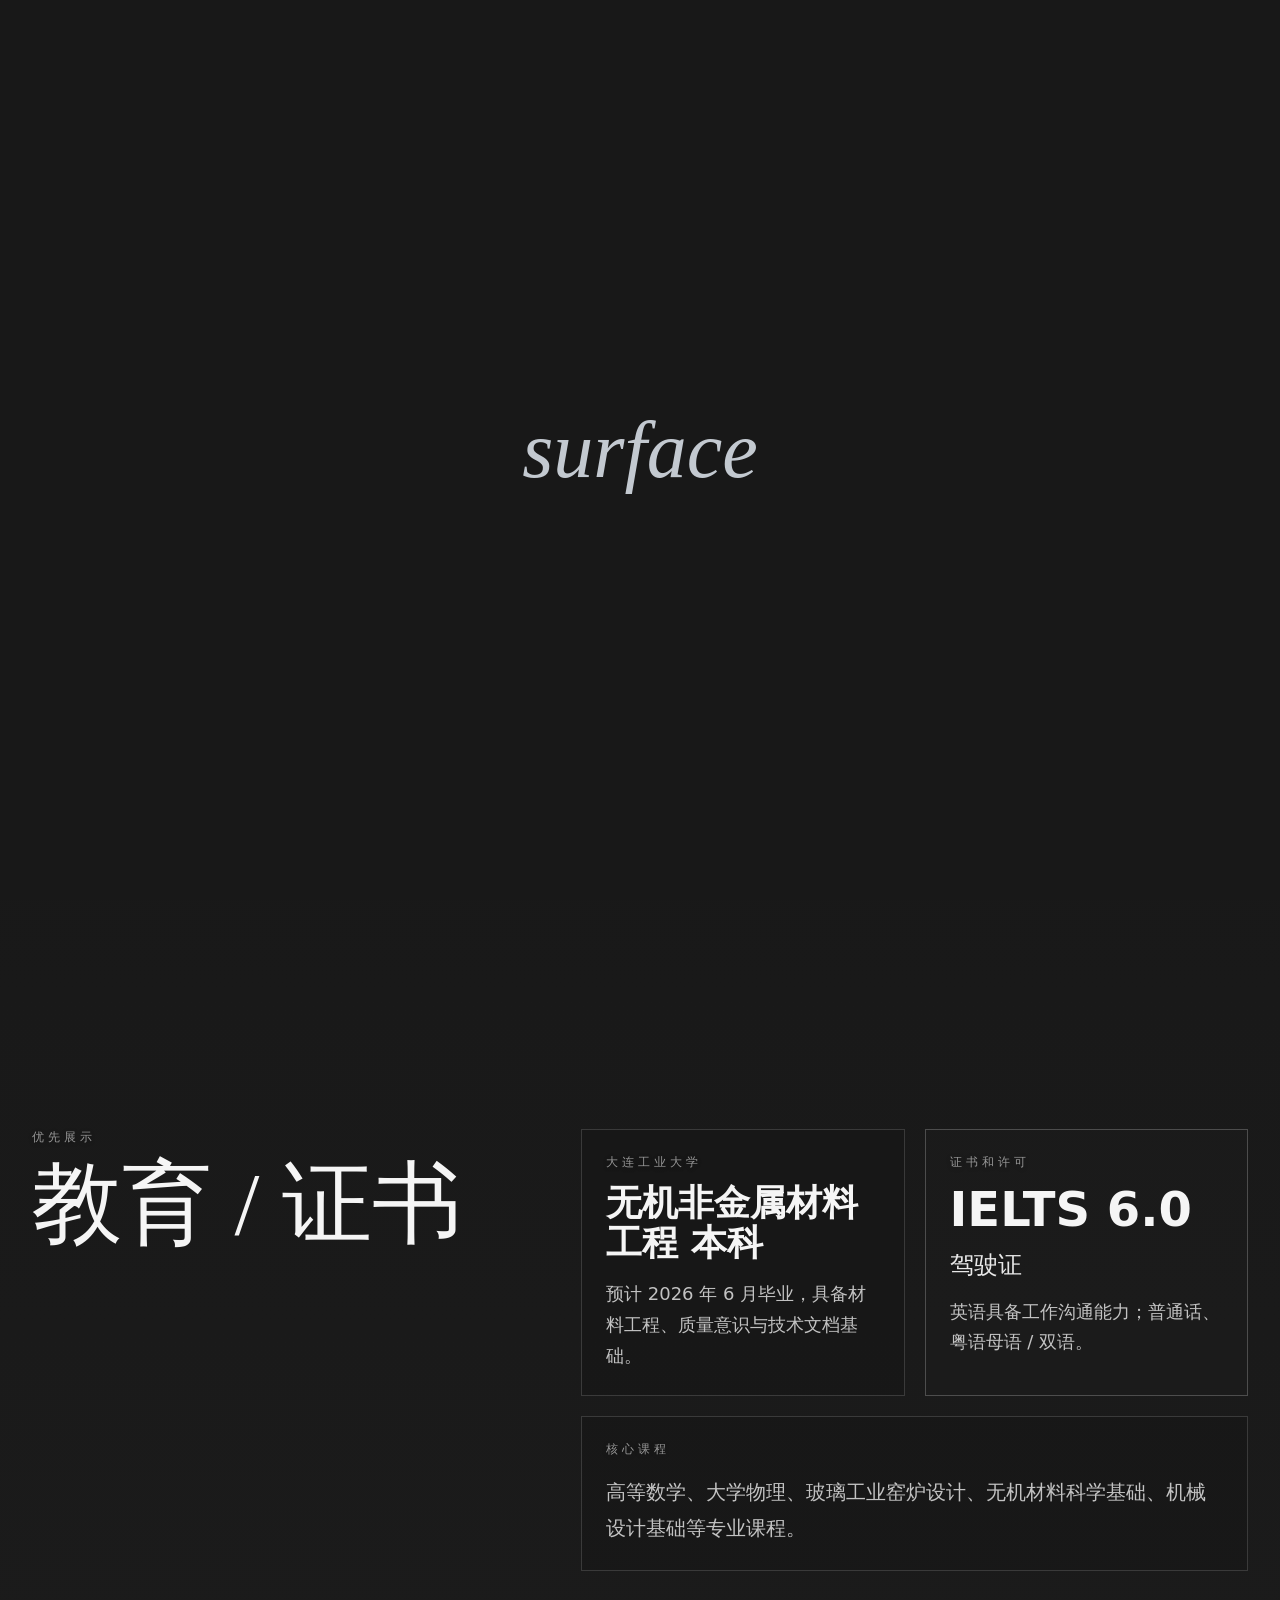
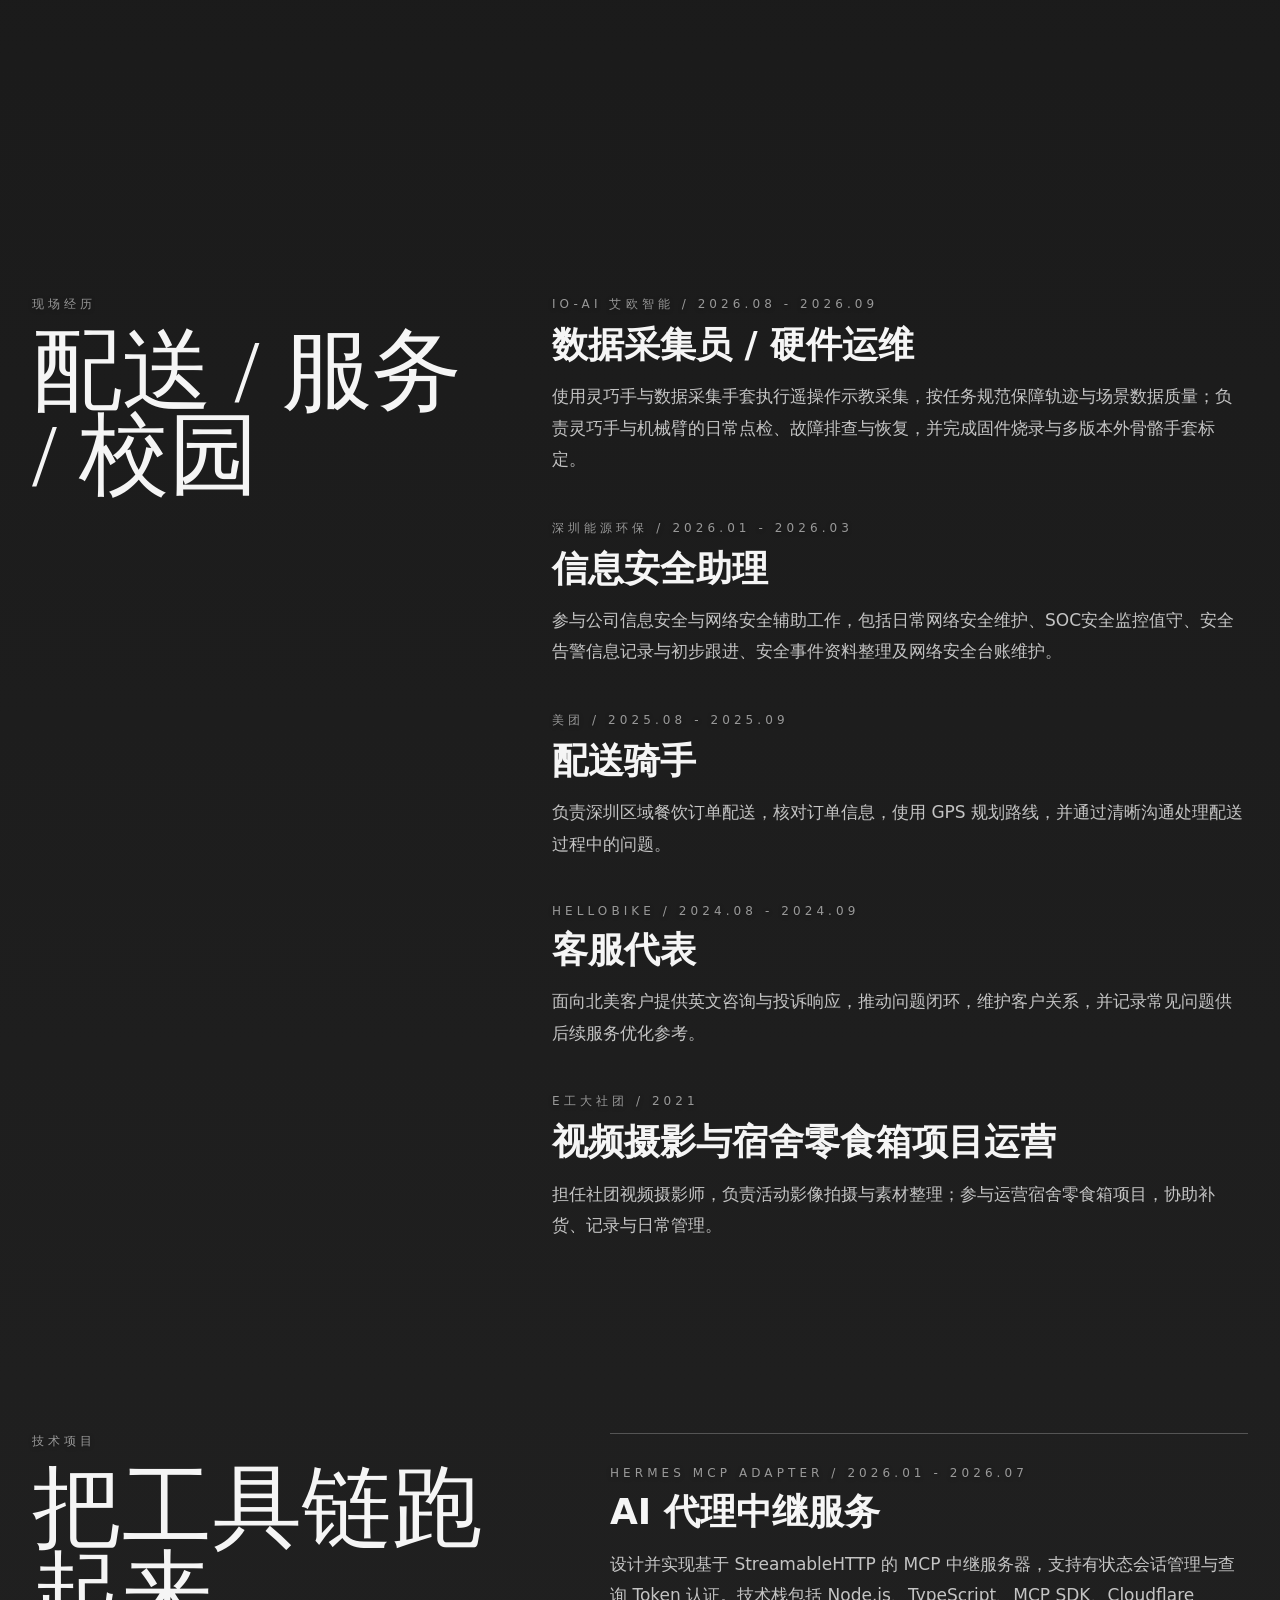
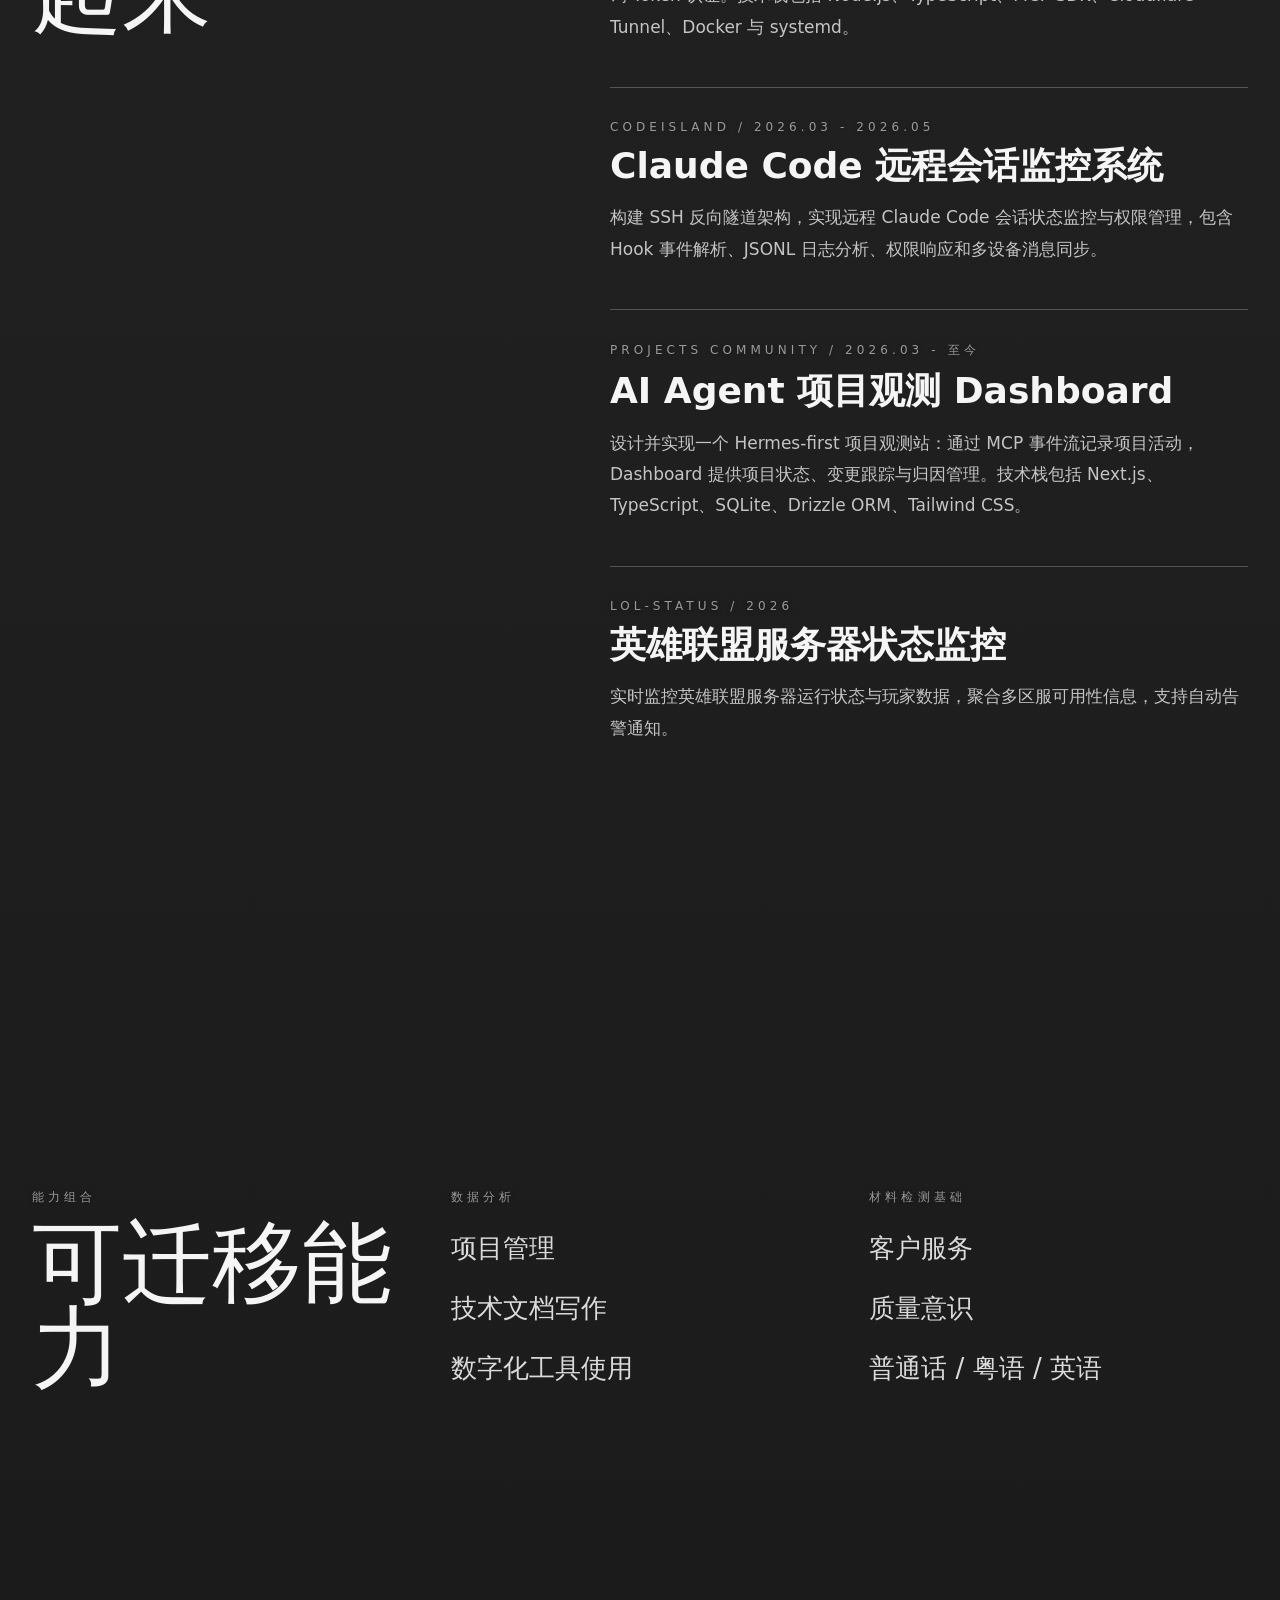
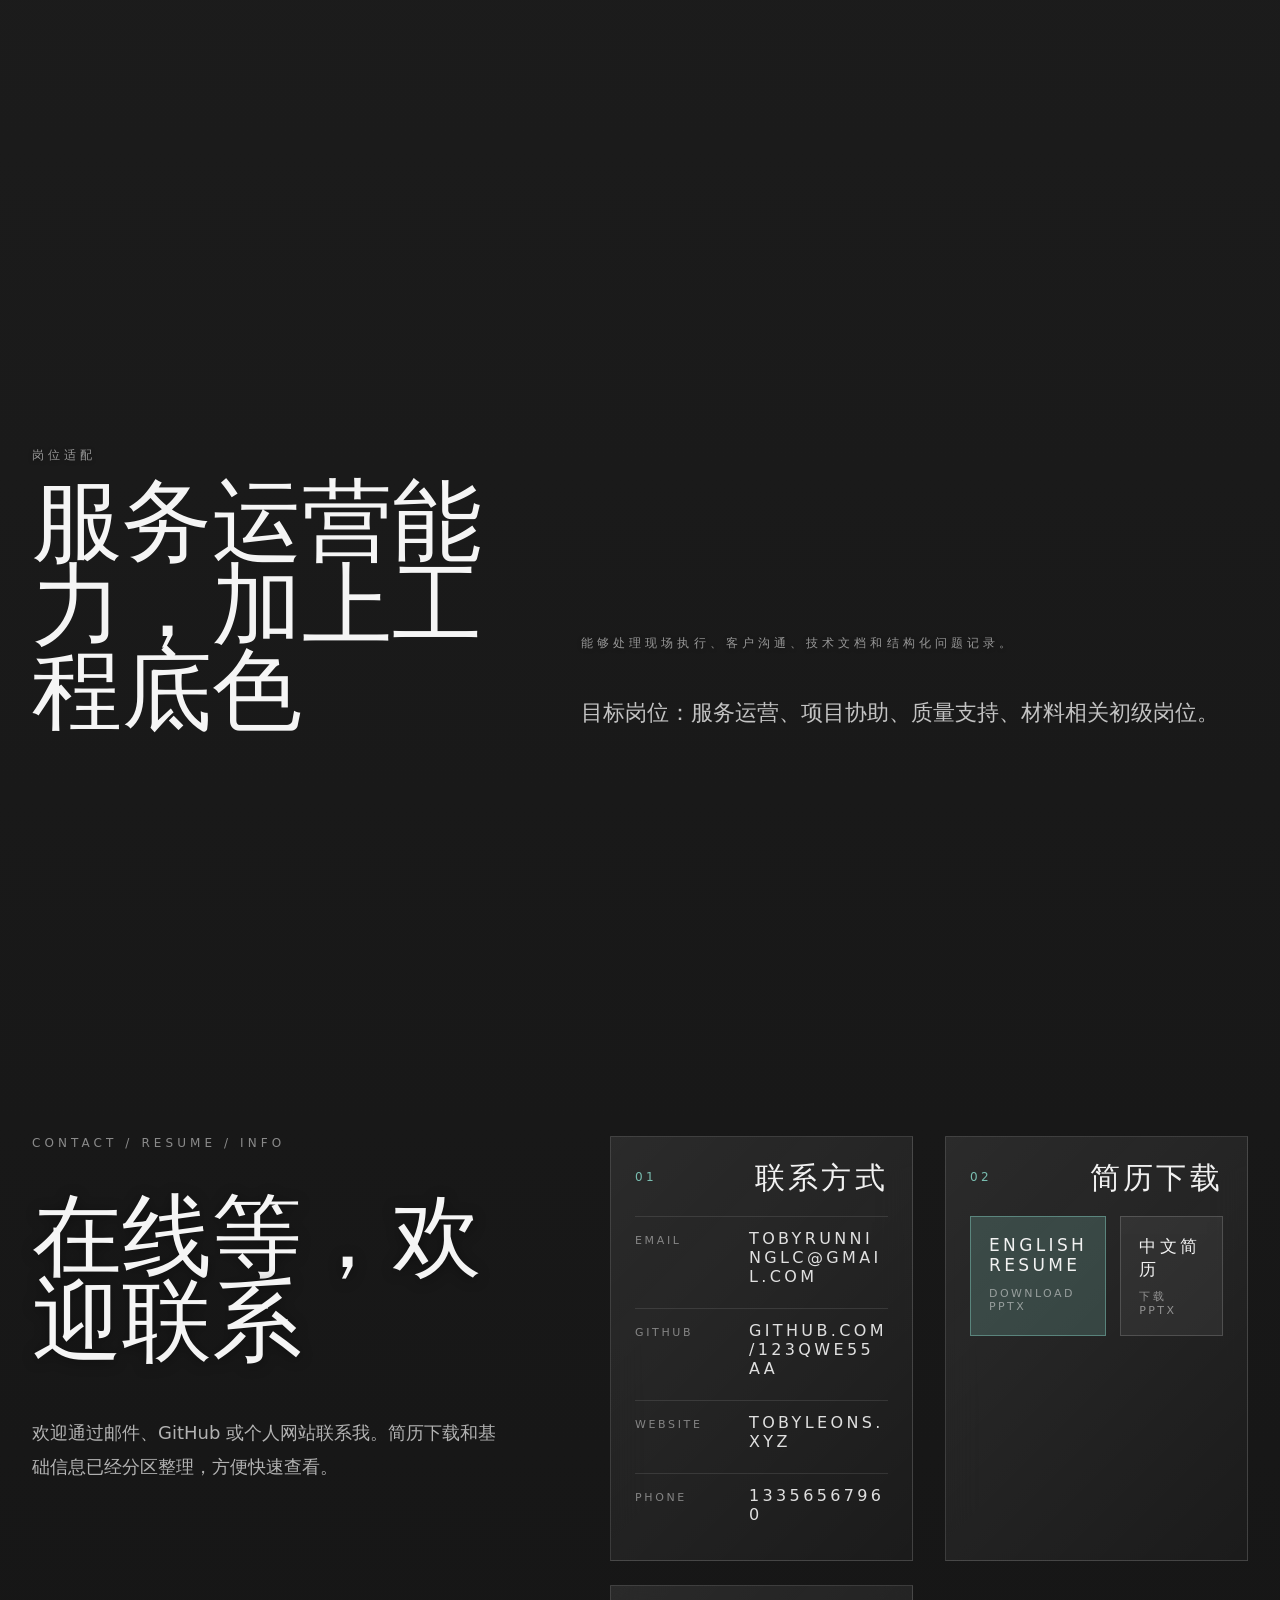
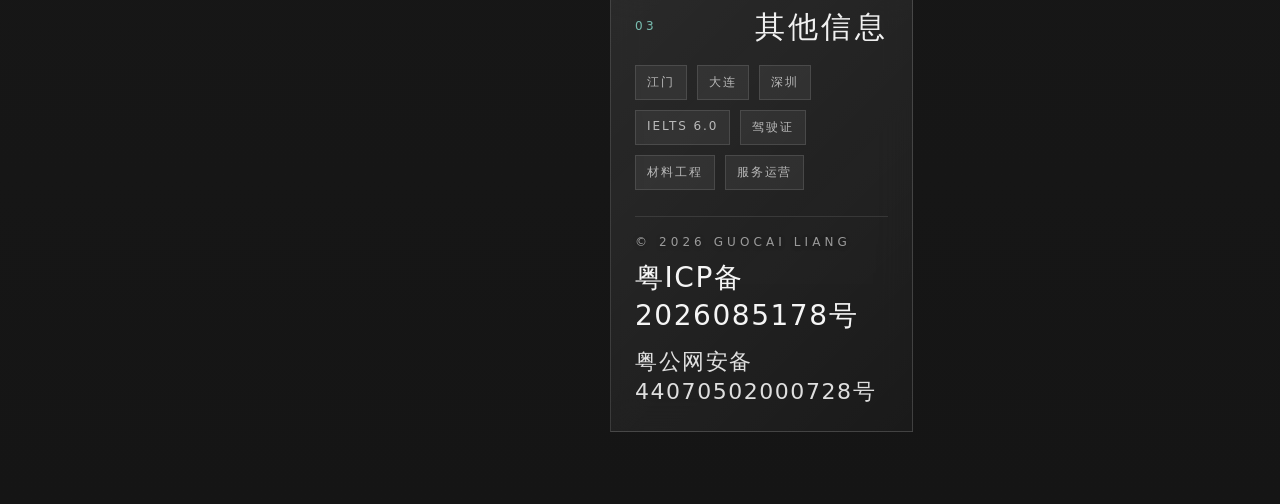
==== commit d5cd3e4d: "Keep direct STL downloads on the viewer page only" ====
--- a/index.html
+++ b/index.html
@@ -545,10 +545,6 @@
       transform: translateY(-2px);
       border-color: rgba(255,255,255,.34);
     }
-    #stl-downloads { scroll-margin-top: 90px; }
-    .stl-download-actions { grid-template-columns: 1fr; }
-    .stl-download-actions small { overflow-wrap: anywhere; color: rgba(238,238,238,.58); font-size: 12px; }
-    .stl-preview { display: inline-block; margin-top: 18px; color: #99f6e4; font-size: 13px; }
     .footer-tags {
       display: flex;
       flex-wrap: wrap;
@@ -628,7 +624,7 @@
           <a class="pointer-on hover:text-blue-50" href="#contact" data-i18n="nav.contact">联系</a>
           <a class="pointer-on hover:text-blue-50" href="https://cdn.tobyleons.xyz/blog/index.html" target="_blank">📖 精读</a>
         </div>
-        <a class="pointer-on" href="#stl-downloads" data-i18n="nav.stl" style="letter-spacing:.08em;white-space:nowrap">STL 下载</a>
+        <a class="pointer-on" href="/stl/" data-i18n="nav.stl" style="letter-spacing:.08em;white-space:nowrap">STL 查看器</a>
         <div class="locale-switch" aria-label="Language">
           <button type="button" data-locale="zh" aria-pressed="true">中文</button>
           <button type="button" data-locale="en" aria-pressed="false">EN</button>
@@ -829,34 +825,9 @@
           </div>
         </section>
 
-        <section id="stl-downloads" class="footer-card stl-download-card" data-reveal style="--reveal-delay: 0.22">
+        <section class="footer-card other-card" data-reveal style="--reveal-delay: 0.26">
           <div class="footer-card-head">
             <span>03</span>
-            <h3 data-i18n="stl.title">Lekiwi · STL 下载</h3>
-          </div>
-          <div class="resume-actions stl-download-actions">
-            <a class="resume-button pointer-on" href="/stl/models/base_plate_layer1.stl" download="base_plate_layer1.stl">
-              <span data-i18n="stl.layer1">底板 · 第 1 层</span>
-              <small>base_plate_layer1.stl</small>
-              <em data-i18n="stl.download">下载 STL</em>
-            </a>
-            <a class="resume-button pointer-on" href="/stl/models/base_plate_layer2.stl" download="base_plate_layer2.stl">
-              <span data-i18n="stl.layer2">底板 · 第 2 层</span>
-              <small>base_plate_layer2.stl</small>
-              <em data-i18n="stl.download">下载 STL</em>
-            </a>
-            <a class="resume-button pointer-on" href="/stl/models/drive_motor_mount_v2.stl" download="drive_motor_mount_v2.stl">
-              <span data-i18n="stl.motor">驱动电机支架 · V2</span>
-              <small>drive_motor_mount_v2.stl</small>
-              <em data-i18n="stl.download">下载 STL</em>
-            </a>
-          </div>
-          <a class="stl-preview pointer-on" href="/stl/" data-i18n="stl.preview">在线预览模型 ↗</a>
-        </section>
-
-        <section class="footer-card other-card" data-reveal style="--reveal-delay: 0.26">
-          <div class="footer-card-head">
-            <span>04</span>
             <h3>&#20854;&#20182;&#20449;&#24687;</h3>
           </div>
 
@@ -892,7 +863,7 @@
         "nav.projects": "项目",
         "nav.skills": "能力",
         "nav.contact": "联系",
-        "nav.stl": "STL 下载",
+        "nav.stl": "STL 查看器",
         "hero.eyebrow": "简历 / 服务运营 / 材料工程",
         "hero.title": "梁国才",
         "hero.body": "具备客户服务、现场执行、项目协助与材料工程学习背景。稳定处理压力，",
@@ -954,12 +925,6 @@
         "fit.title": "服务运营能力，加上工程底色",
         "fit.body1": "能够处理现场执行、客户沟通、技术文档和结构化问题记录。",
         "fit.body2": "目标岗位：服务运营、项目协助、质量支持、材料相关初级岗位。",
-        "stl.title": "Lekiwi · STL 下载",
-        "stl.layer1": "底板 · 第 1 层",
-        "stl.layer2": "底板 · 第 2 层",
-        "stl.motor": "驱动电机支架 · V2",
-        "stl.download": "下载 STL",
-        "stl.preview": "在线预览模型 ↗",
         "footer.title": "准备好就联系。",
         "footer.jiangmen": "江门",
         "footer.dalian": "大连",
@@ -976,7 +941,7 @@
         "nav.projects": "Projects",
         "nav.skills": "Skills",
         "nav.contact": "Contact",
-        "nav.stl": "STL Downloads",
+        "nav.stl": "STL Viewer",
         "hero.eyebrow": "resume / service operations / materials engineering",
         "hero.title": "Guocai Liang",
         "hero.body": "Customer service, field operations, project support, and materials engineering training. Steady under pressure,",
@@ -1038,12 +1003,6 @@
         "fit.title": "service operations with an engineering base",
         "fit.body1": "Comfortable with practical field execution, customer-facing communication, technical documentation, and structured problem records.",
         "fit.body2": "Target roles: service operations, project support, quality support, and materials-related entry-level positions.",
-        "stl.title": "Lekiwi · STL Downloads",
-        "stl.layer1": "Base plate · Layer 1",
-        "stl.layer2": "Base plate · Layer 2",
-        "stl.motor": "Drive motor mount · V2",
-        "stl.download": "Download STL",
-        "stl.preview": "Preview models online ↗",
         "footer.title": "surface when ready.",
         "footer.jiangmen": "Jiangmen",
         "footer.dalian": "Dalian",
